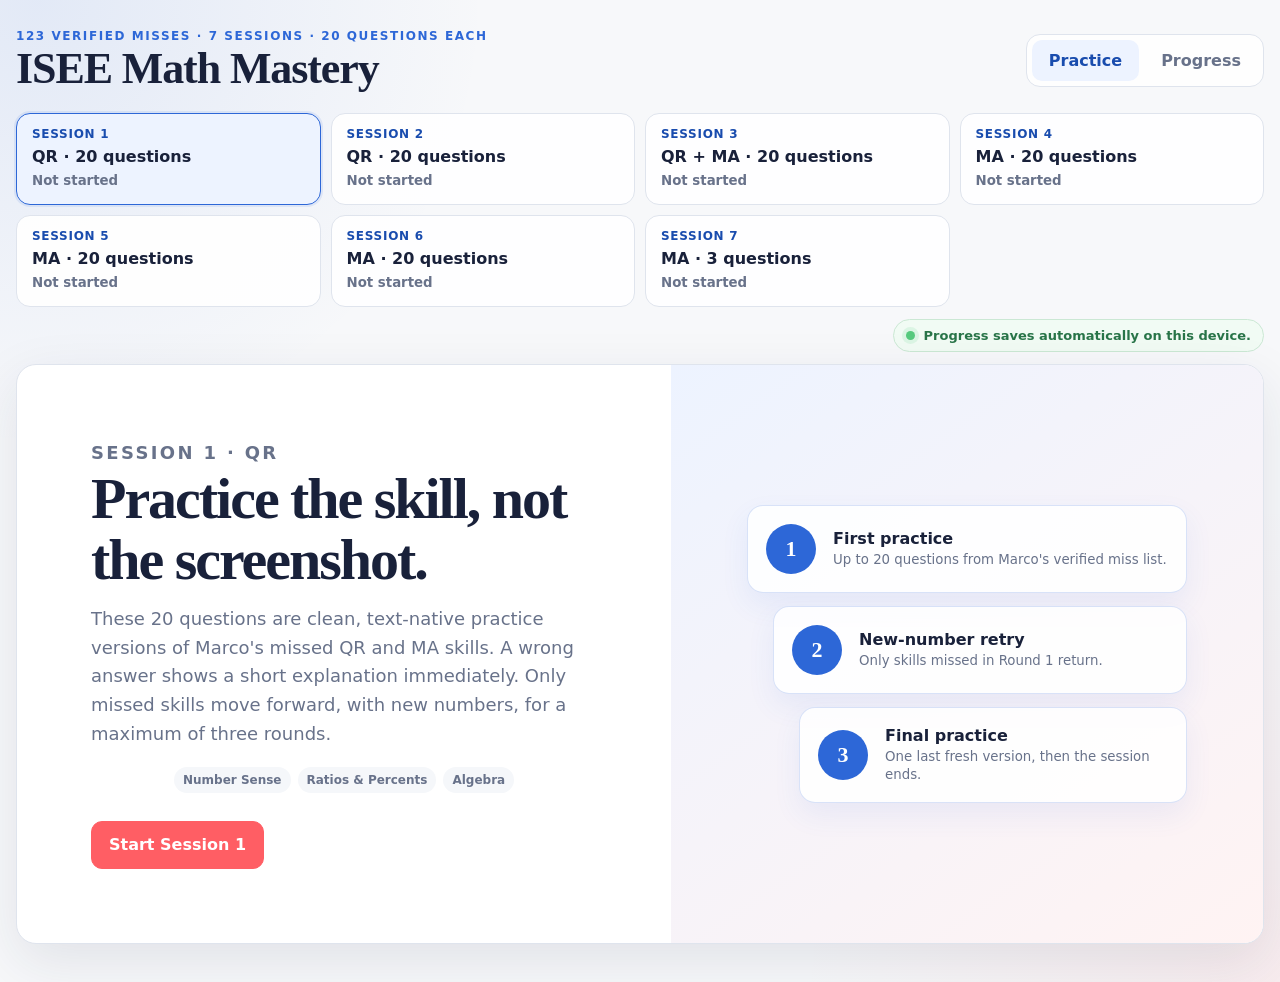
==== index.html @ 1770dcd9 "Sync learning progress online across devices" ====
<!doctype html>
<html lang="en">
  <head>
    <meta charset="utf-8" />
    <meta name="viewport" content="width=device-width, initial-scale=1" />
    <meta name="theme-color" content="#2d67d7" />
    <meta
      name="description"
      content="Marco's text-native ISEE Middle Level QR and MA missed-skill practice."
    />
    <title>Marco's ISEE Math Mastery</title>
    <link rel="icon" href="data:image/svg+xml,%3Csvg xmlns='http://www.w3.org/2000/svg' viewBox='0 0 64 64'%3E%3Crect width='64' height='64' rx='15' fill='%232d67d7'/%3E%3Cpath d='M17 43V18h8l7 12 7-12h8v25h-7V29l-8 12-8-12v14z' fill='white'/%3E%3C/svg%3E" />
    <link rel="stylesheet" href="styles.css" />
  </head>
  <body>
    <main class="site-shell">
      <header class="topbar">
        <div>
          <p class="eyebrow">123 verified misses · 7 sessions · 20 questions each</p>
          <h1>ISEE Math Mastery</h1>
        </div>
        <nav aria-label="Main navigation">
          <button type="button" class="active" data-view="practice">Practice</button>
          <button type="button" data-view="progress">Progress</button>
        </nav>
      </header>

      <section id="session-picker" class="session-picker" aria-label="Choose a practice session"></section>
      <div class="save-note"><span aria-hidden="true"></span> Progress saves automatically on this device.</div>
      <div id="announcement" class="announcement" role="status" aria-live="polite" hidden></div>
      <div id="app"></div>
    </main>

    <script src="https://shangguanyun08.github.io/marco-learning-hub/shared-online-sync.js?v=1"></script>
    <script src="sources.js?v=1"></script>
    <script src="app.js?v=2"></script>
  </body>
</html>
---- styles.css ----
:root {
  --ink: #19213a;
  --muted: #68728a;
  --line: #dfe4ed;
  --paper: #fff;
  --soft: #f5f7fa;
  --blue: #2d67d7;
  --blue-dark: #194cae;
  --blue-soft: #edf3ff;
  --coral: #ff5e64;
  --coral-dark: #d9444c;
  --green: #55c97d;
  --green-dark: #238c4e;
  --red: #dc4c57;
  --shadow: 0 18px 55px rgba(30, 42, 72, 0.1);
}

* { box-sizing: border-box; }
html { min-height: 100%; background: #f4f6f9; }
body {
  min-height: 100vh;
  margin: 0;
  color: var(--ink);
  background:
    radial-gradient(circle at 3% 0%, rgba(45, 103, 215, 0.1), transparent 28rem),
    radial-gradient(circle at 100% 100%, rgba(255, 94, 100, 0.08), transparent 30rem),
    #f7f8fa;
  font-family: Inter, ui-sans-serif, system-ui, -apple-system, BlinkMacSystemFont, "Segoe UI", sans-serif;
}

button { color: inherit; font: inherit; }
button:focus-visible { outline: 3px solid rgba(45, 103, 215, 0.28); outline-offset: 2px; }
button:disabled { cursor: not-allowed; opacity: 0.48; }
.site-shell { width: min(1460px, calc(100% - 32px)); margin: 0 auto; padding: 22px 0 38px; }
.topbar { display: flex; min-height: 76px; align-items: center; gap: 22px; margin-bottom: 15px; }
.eyebrow { margin: 0 0 4px; color: var(--blue); font-size: 12px; font-weight: 900; letter-spacing: 0.13em; text-transform: uppercase; }
.topbar h1 { margin: 0; font-family: Georgia, "Times New Roman", serif; font-size: clamp(30px, 4vw, 44px); line-height: 1; letter-spacing: -0.025em; }
.topbar nav { display: flex; gap: 5px; margin-left: auto; padding: 5px; border: 1px solid var(--line); border-radius: 14px; background: rgba(255,255,255,0.88); }
.topbar nav button { border: 0; border-radius: 10px; padding: 11px 17px; background: transparent; color: var(--muted); font-weight: 850; cursor: pointer; }
.topbar nav button.active { background: var(--blue-soft); color: var(--blue-dark); }

.session-picker { display: grid; grid-template-columns: repeat(4, minmax(0, 1fr)); gap: 10px; margin-bottom: 12px; }
.session-picker button { display: grid; gap: 4px; min-height: 92px; padding: 13px 15px; border: 1px solid var(--line); border-radius: 14px; background: rgba(255,255,255,0.92); text-align: left; cursor: pointer; }
.session-picker button:hover { border-color: #b9c9e6; }
.session-picker button.selected { border-color: var(--blue); background: var(--blue-soft); box-shadow: 0 0 0 2px rgba(45,103,215,0.1); }
.session-picker button.mastered { border-color: #b9e2c7; background: #f2fbf5; }
.session-picker button.finished { border-color: #efc4c7; background: #fff7f7; }
.session-picker button > span { color: var(--blue-dark); font-size: 12px; font-weight: 900; letter-spacing: 0.06em; text-transform: uppercase; }
.session-picker strong { font-size: 16px; }
.session-picker small { color: var(--muted); font-weight: 750; line-height: 1.3; }
.save-note { display: flex; width: fit-content; align-items: center; gap: 9px; margin: 0 0 12px auto; padding: 8px 12px; border: 1px solid #cbe8d4; border-radius: 999px; background: #f1fbf4; color: #287448; font-size: 13px; font-weight: 750; }
.save-note span { width: 9px; height: 9px; border-radius: 50%; background: var(--green); box-shadow: 0 0 0 4px rgba(85,201,125,0.14); }
.announcement { margin-bottom: 12px; padding: 12px 15px; border: 1px solid #cbdcf8; border-radius: 12px; background: #f1f6ff; color: var(--blue-dark); font-weight: 750; }

.welcome-card, .complete-card, .progress-card {
  min-height: 62vh;
  border: 1px solid var(--line);
  border-radius: 20px;
  background: var(--paper);
  box-shadow: var(--shadow);
}
.welcome-card { display: grid; grid-template-columns: 1.05fr 0.95fr; overflow: hidden; }
.welcome-copy { display: flex; flex-direction: column; justify-content: center; padding: clamp(32px, 6vw, 74px); }
.welcome-copy h2 { max-width: 680px; margin: 0 0 14px; font-family: Georgia, "Times New Roman", serif; font-size: clamp(36px, 5vw, 58px); line-height: 1.06; letter-spacing: -0.035em; }
.welcome-copy > p { max-width: 690px; margin: 0; color: var(--muted); font-size: 18px; line-height: 1.6; }
.welcome-art { display: grid; place-items: center; padding: 42px; background: linear-gradient(145deg, #edf3ff, #fff3f3); }
.round-stack { display: grid; width: min(440px, 100%); gap: 13px; }
.round-stack article { display: grid; grid-template-columns: 52px 1fr; align-items: center; gap: 15px; padding: 18px; border: 1px solid rgba(45,103,215,0.18); border-radius: 16px; background: rgba(255,255,255,0.86); box-shadow: 0 12px 28px rgba(45,103,215,0.08); }
.round-stack article:nth-child(2) { margin-left: 26px; }
.round-stack article:nth-child(3) { margin-left: 52px; }
.round-stack b { display: grid; width: 50px; height: 50px; place-items: center; border-radius: 50%; background: var(--blue); color: white; font-family: Georgia, serif; font-size: 22px; }
.round-stack strong, .round-stack small { display: block; }
.round-stack small { margin-top: 3px; color: var(--muted); line-height: 1.35; }
.primary-action, .secondary-action { min-height: 48px; border-radius: 11px; padding: 10px 17px; font-weight: 850; cursor: pointer; }
.primary-action { border: 1px solid var(--coral); background: var(--coral); color: white; }
.primary-action:hover { background: var(--coral-dark); }
.secondary-action { border: 1px solid var(--line); background: white; }
.welcome-copy .primary-action { width: fit-content; margin-top: 28px; }

.practice-card { display: grid; grid-template-columns: minmax(270px, 340px) minmax(0, 1fr); min-height: calc(100vh - 170px); overflow: hidden; border: 1px solid var(--line); border-radius: 20px; background: var(--paper); box-shadow: var(--shadow); }
.round-panel { display: flex; flex-direction: column; padding: 28px 25px; border-right: 1px solid var(--line); background: linear-gradient(180deg, #fff, #fbfcfe); }
.round-heading { display: flex; align-items: center; justify-content: space-between; gap: 10px; }
.round-heading > span { padding: 8px 12px; border-radius: 999px; background: var(--blue-soft); color: var(--blue-dark); font-weight: 900; }
.round-heading small { color: var(--muted); font-weight: 750; text-align: right; }
.round-subheading { display: flex; align-items: baseline; justify-content: space-between; gap: 10px; margin-top: 18px; }
.round-subheading strong { font-family: Georgia, "Times New Roman", serif; font-size: 25px; }
.round-subheading span { color: var(--muted); font-size: 12px; font-weight: 750; }
.stats { display: grid; grid-template-columns: 1fr 1fr; gap: 10px; margin: 24px 0 22px; }
.stats > div { padding: 13px; border: 1px solid var(--line); border-radius: 13px; background: white; }
.stats strong { display: block; font-size: 23px; }
.stats span { color: var(--muted); font-size: 12px; font-weight: 750; }
.grid-label { margin: 0 0 10px; color: var(--muted); font-size: 12px; font-weight: 900; letter-spacing: 0.07em; text-transform: uppercase; }
.number-grid { display: grid; grid-template-columns: repeat(5, 1fr); gap: 11px; }
.number-grid > span { display: grid; aspect-ratio: 1; min-width: 0; place-items: center; border: 1px solid #d8dee7; border-radius: 50%; background: #edf0f4; color: #657087; font-size: 12px; font-weight: 900; }
.number-grid > span.correct { border-color: var(--green); background: var(--green); color: white; }
.number-grid > span.wrong { border-color: var(--red); background: var(--red); color: white; }
.number-grid > span.current { border-color: var(--coral); background: var(--coral); color: white; box-shadow: 0 0 0 4px rgba(255,94,100,0.2); }
.locked-note { margin: 17px 0 0; color: var(--muted); font-size: 12px; line-height: 1.45; }

.question-panel { display: flex; min-width: 0; flex-direction: column; padding: clamp(28px, 4vw, 50px); }
.question-topline { display: grid; grid-template-columns: auto minmax(120px, 1fr) auto; align-items: center; gap: 16px; }
.question-topline > strong { font-family: Georgia, "Times New Roman", serif; font-size: 23px; }
.question-topline > strong b { font-size: 43px; }
.question-topline small { padding: 7px 10px; border-radius: 9px; background: var(--soft); color: var(--muted); font-weight: 800; }
.progress-track { height: 12px; overflow: hidden; border-radius: 99px; background: #edf0f4; }
.progress-track span { display: block; height: 100%; border-radius: inherit; background: linear-gradient(90deg, var(--coral), #ff8a75); transition: width 0.2s ease; }
.chips { display: flex; flex-wrap: wrap; gap: 8px; margin: 24px 0 6px; }
.chips span { padding: 6px 10px; border-radius: 999px; background: var(--blue-soft); color: var(--blue-dark); font-size: 12px; font-weight: 850; }
.chips span:nth-child(2) { background: #eef9f3; color: #247447; }
.chips span:last-child { background: #fff1f2; color: #a83f46; }
.prompt-label { margin: 20px 0 8px; color: var(--muted); font-size: 12px; font-weight: 900; letter-spacing: 0.11em; text-transform: uppercase; }
.question-panel h2 { max-width: 980px; margin: 0; font-family: Georgia, "Times New Roman", serif; font-size: clamp(26px, 3vw, 40px); line-height: 1.24; letter-spacing: -0.02em; }
.options { display: grid; gap: 13px; max-width: 980px; margin: 30px 0 25px; }
.options button { display: grid; grid-template-columns: 48px 1fr; min-height: 70px; align-items: center; gap: 17px; padding: 10px 18px; border: 2px solid transparent; border-radius: 16px; background: var(--soft); text-align: left; cursor: pointer; }
.options button:hover:not(:disabled) { border-color: #cbd6e8; }
.options button > span { display: grid; width: 44px; height: 44px; place-items: center; border: 1px solid #e0e5ec; border-radius: 50%; background: white; font-family: Georgia, "Times New Roman", serif; font-size: 21px; font-weight: 900; }
.options button b { font-size: clamp(18px, 2vw, 22px); font-weight: 750; }
.options button:disabled { cursor: default; opacity: 1; }
.options button.correct-option { border-color: var(--green-dark); background: #eaf8ef; color: #176d3b; }
.options button.correct-option > span { border-color: var(--green-dark); background: var(--green); color: white; }
.options button.wrong-option { border-color: var(--red); background: #fff0f1; color: #a72f38; }
.options button.wrong-option > span { border-color: var(--red); background: var(--red); color: white; }
.options button.locked-other { opacity: 0.48; }
.instant-feedback { display: grid; grid-template-columns: auto 1fr; max-width: 980px; align-items: center; gap: 14px; margin: -7px 0 24px; padding: 15px 17px; border: 1px solid; border-radius: 14px; }
.instant-feedback.correct { border-color: #bce2c9; background: #eefaf2; color: #1e7140; }
.instant-feedback.wrong { border-color: #efc1c5; background: #fff2f3; color: #a42f38; }
.feedback-mark { display: grid; width: 42px; height: 42px; place-items: center; border-radius: 50%; background: var(--green-dark); color: white; font-size: 25px; font-weight: 900; }
.instant-feedback.wrong .feedback-mark { background: var(--red); }
.instant-feedback strong, .instant-feedback span { display: block; }
.instant-feedback strong { font-size: 18px; }
.instant-feedback span { margin-top: 2px; color: var(--ink); line-height: 1.5; }
.question-footer { display: flex; align-items: center; justify-content: space-between; gap: 12px; margin-top: auto; padding-top: 21px; border-top: 1px solid var(--line); }
.question-footer > span { color: var(--muted); font-size: 13px; font-weight: 750; }
.question-footer button { min-width: 170px; min-height: 46px; border: 1px solid var(--coral); border-radius: 11px; padding: 9px 15px; background: var(--coral); color: white; font-weight: 850; cursor: pointer; }

.complete-card { display: grid; place-items: center; padding: 40px; text-align: center; }
.complete-card > div { max-width: 720px; }
.checkmark { display: grid; width: 82px; height: 82px; place-items: center; margin: 0 auto 18px; border-radius: 50%; background: #e8f8ee; color: var(--green-dark); font-size: 42px; font-weight: 900; }
.checkmark.review { background: #fff1f2; color: var(--coral-dark); }
.complete-card h2 { margin: 0 0 9px; font-family: Georgia, "Times New Roman", serif; font-size: clamp(34px, 4vw, 46px); }
.complete-card p { color: var(--muted); font-size: 17px; line-height: 1.55; }
.complete-actions { display: flex; flex-wrap: wrap; justify-content: center; gap: 10px; margin-top: 24px; }
.skill-pills { display: flex; flex-wrap: wrap; justify-content: center; gap: 7px; margin-top: 18px; }
.skill-pills span { padding: 6px 9px; border-radius: 999px; background: var(--soft); color: var(--muted); font-size: 12px; font-weight: 800; }

.progress-card { padding: clamp(24px, 4vw, 43px); }
.progress-heading { display: flex; align-items: flex-end; justify-content: space-between; gap: 20px; margin-bottom: 25px; }
.progress-heading h2 { margin: 0 0 6px; font-family: Georgia, "Times New Roman", serif; font-size: clamp(32px, 4vw, 45px); }
.progress-heading p { margin: 0; color: var(--muted); }
.progress-heading button { border-color: #e7c4c7; color: #9b343b; }
.summary-strip { display: grid; grid-template-columns: repeat(4, 1fr); gap: 11px; margin-bottom: 24px; }
.summary-strip article { padding: 17px; border: 1px solid var(--line); border-radius: 14px; background: var(--soft); }
.summary-strip strong { display: block; font-size: 28px; }
.summary-strip span { color: var(--muted); font-size: 12px; font-weight: 800; }
.result-list { display: grid; gap: 12px; }
.result-row { display: grid; grid-template-columns: minmax(170px, 1.2fr) repeat(3, minmax(95px, 0.55fr)) minmax(120px, 0.7fr); align-items: center; gap: 12px; padding: 16px 18px; border: 1px solid var(--line); border-radius: 15px; }
.result-row.mastered { border-left: 5px solid var(--green); }
.result-row.finished { border-left: 5px solid var(--coral); }
.result-row.not-started { opacity: 0.72; }
.result-row h3, .result-row p { margin: 0; }
.result-row h3 { font-size: 17px; }
.result-row p { margin-top: 3px; color: var(--muted); font-size: 12px; }
.result-row > div:not(:first-child) strong, .result-row > div:not(:first-child) small { display: block; text-align: center; }
.result-row small { color: var(--muted); }
.status-badge { justify-self: end; padding: 7px 10px; border-radius: 999px; background: var(--soft); color: var(--muted); font-size: 12px; font-weight: 900; }
.mastered .status-badge { background: #eaf8ef; color: var(--green-dark); }
.finished .status-badge { background: #fff1f2; color: var(--coral-dark); }

@media (max-width: 920px) {
  .site-shell { width: min(100% - 20px, 800px); padding-top: 12px; }
  .session-picker { grid-template-columns: repeat(2, minmax(0, 1fr)); }
  .save-note { margin-left: 0; }
  .welcome-card { grid-template-columns: 1fr; }
  .welcome-art { padding: 28px; }
  .round-stack article:nth-child(n) { margin-left: 0; }
  .practice-card { grid-template-columns: 1fr; min-height: 0; }
  .round-panel { padding: 18px; border-right: 0; border-bottom: 1px solid var(--line); }
  .stats { margin: 15px 0; }
  .number-grid { grid-template-columns: repeat(10, 1fr); gap: 6px; }
  .question-panel { min-height: 650px; padding: 24px 19px; }
  .summary-strip { grid-template-columns: 1fr 1fr; }
  .result-row { grid-template-columns: 1fr repeat(3, 80px); }
  .status-badge { grid-column: 1 / -1; justify-self: start; }
}

@media (max-width: 580px) {
  .topbar { align-items: stretch; flex-direction: column; gap: 13px; }
  .topbar nav { margin-left: 0; }
  .topbar nav button { flex: 1; }
  .session-picker button { min-height: 80px; padding: 11px; }
  .save-note { border-radius: 12px; }
  .question-topline { grid-template-columns: auto 1fr; }
  .question-topline small { display: none; }
  .number-grid { grid-template-columns: repeat(5, 1fr); gap: 9px; }
  .question-panel { min-height: 620px; }
  .question-footer { align-items: stretch; flex-direction: column; }
  .question-footer button { width: 100%; }
  .progress-heading { align-items: stretch; flex-direction: column; }
  .summary-strip { grid-template-columns: 1fr 1fr; }
  .result-row { grid-template-columns: 1fr 1fr; }
  .result-row > div:first-child { grid-column: 1 / -1; }
  .result-row > div:not(:first-child) strong, .result-row > div:not(:first-child) small { text-align: left; }
  .status-badge { grid-column: auto; }
}

@media (prefers-reduced-motion: reduce) {
  *, *::before, *::after { scroll-behavior: auto !important; transition: none !important; }
}
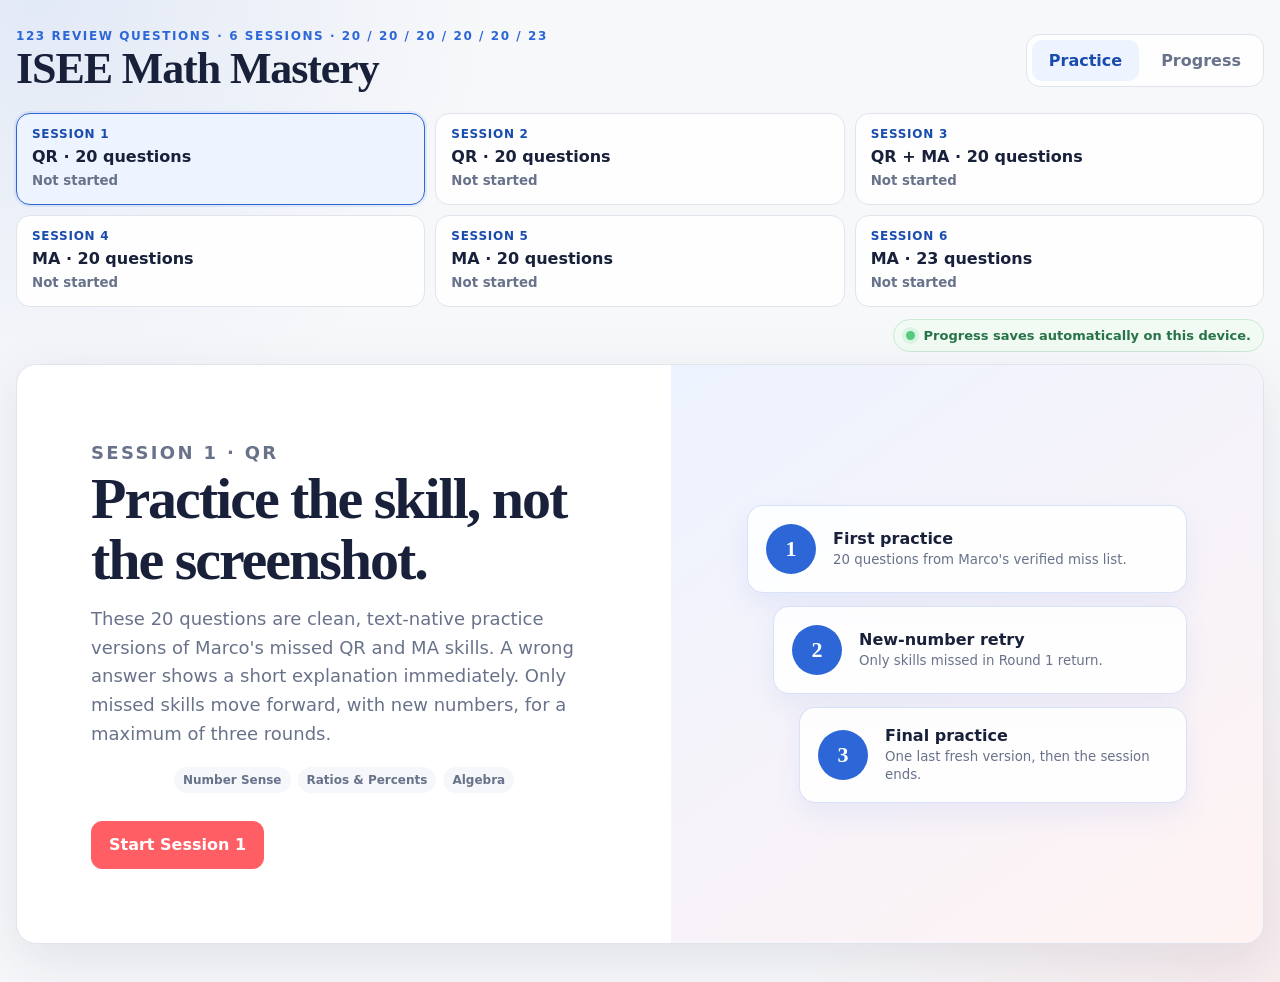
==== commit 27b78098: "Regroup math practice into six sessions with 23-question final session" ====
--- a/index.html
+++ b/index.html
@@ -10,13 +10,13 @@
     />
     <title>Marco's ISEE Math Mastery</title>
     <link rel="icon" href="data:image/svg+xml,%3Csvg xmlns='http://www.w3.org/2000/svg' viewBox='0 0 64 64'%3E%3Crect width='64' height='64' rx='15' fill='%232d67d7'/%3E%3Cpath d='M17 43V18h8l7 12 7-12h8v25h-7V29l-8 12-8-12v14z' fill='white'/%3E%3C/svg%3E" />
-    <link rel="stylesheet" href="styles.css" />
+    <link rel="stylesheet" href="styles.css?v=2" />
   </head>
   <body>
     <main class="site-shell">
       <header class="topbar">
         <div>
-          <p class="eyebrow">123 verified misses · 7 sessions · 20 questions each</p>
+          <p class="eyebrow">123 review questions · 6 sessions · 20 / 20 / 20 / 20 / 20 / 23</p>
           <h1>ISEE Math Mastery</h1>
         </div>
         <nav aria-label="Main navigation">
@@ -33,7 +33,7 @@
 
     <script src="https://shangguanyun08.github.io/marco-learning-hub/shared-online-sync.js?v=1"></script>
     <script src="sources.js?v=1"></script>
-    <script src="app.js?v=2"></script>
+    <script src="app.js?v=3"></script>
   </body>
 </html>
 
--- a/styles.css
+++ b/styles.css
@@ -39,7 +39,7 @@
 .topbar nav button { border: 0; border-radius: 10px; padding: 11px 17px; background: transparent; color: var(--muted); font-weight: 850; cursor: pointer; }
 .topbar nav button.active { background: var(--blue-soft); color: var(--blue-dark); }
 
-.session-picker { display: grid; grid-template-columns: repeat(4, minmax(0, 1fr)); gap: 10px; margin-bottom: 12px; }
+.session-picker { display: grid; grid-template-columns: repeat(3, minmax(0, 1fr)); gap: 10px; margin-bottom: 12px; }
 .session-picker button { display: grid; gap: 4px; min-height: 92px; padding: 13px 15px; border: 1px solid var(--line); border-radius: 14px; background: rgba(255,255,255,0.92); text-align: left; cursor: pointer; }
 .session-picker button:hover { border-color: #b9c9e6; }
 .session-picker button.selected { border-color: var(--blue); background: var(--blue-soft); box-shadow: 0 0 0 2px rgba(45,103,215,0.1); }
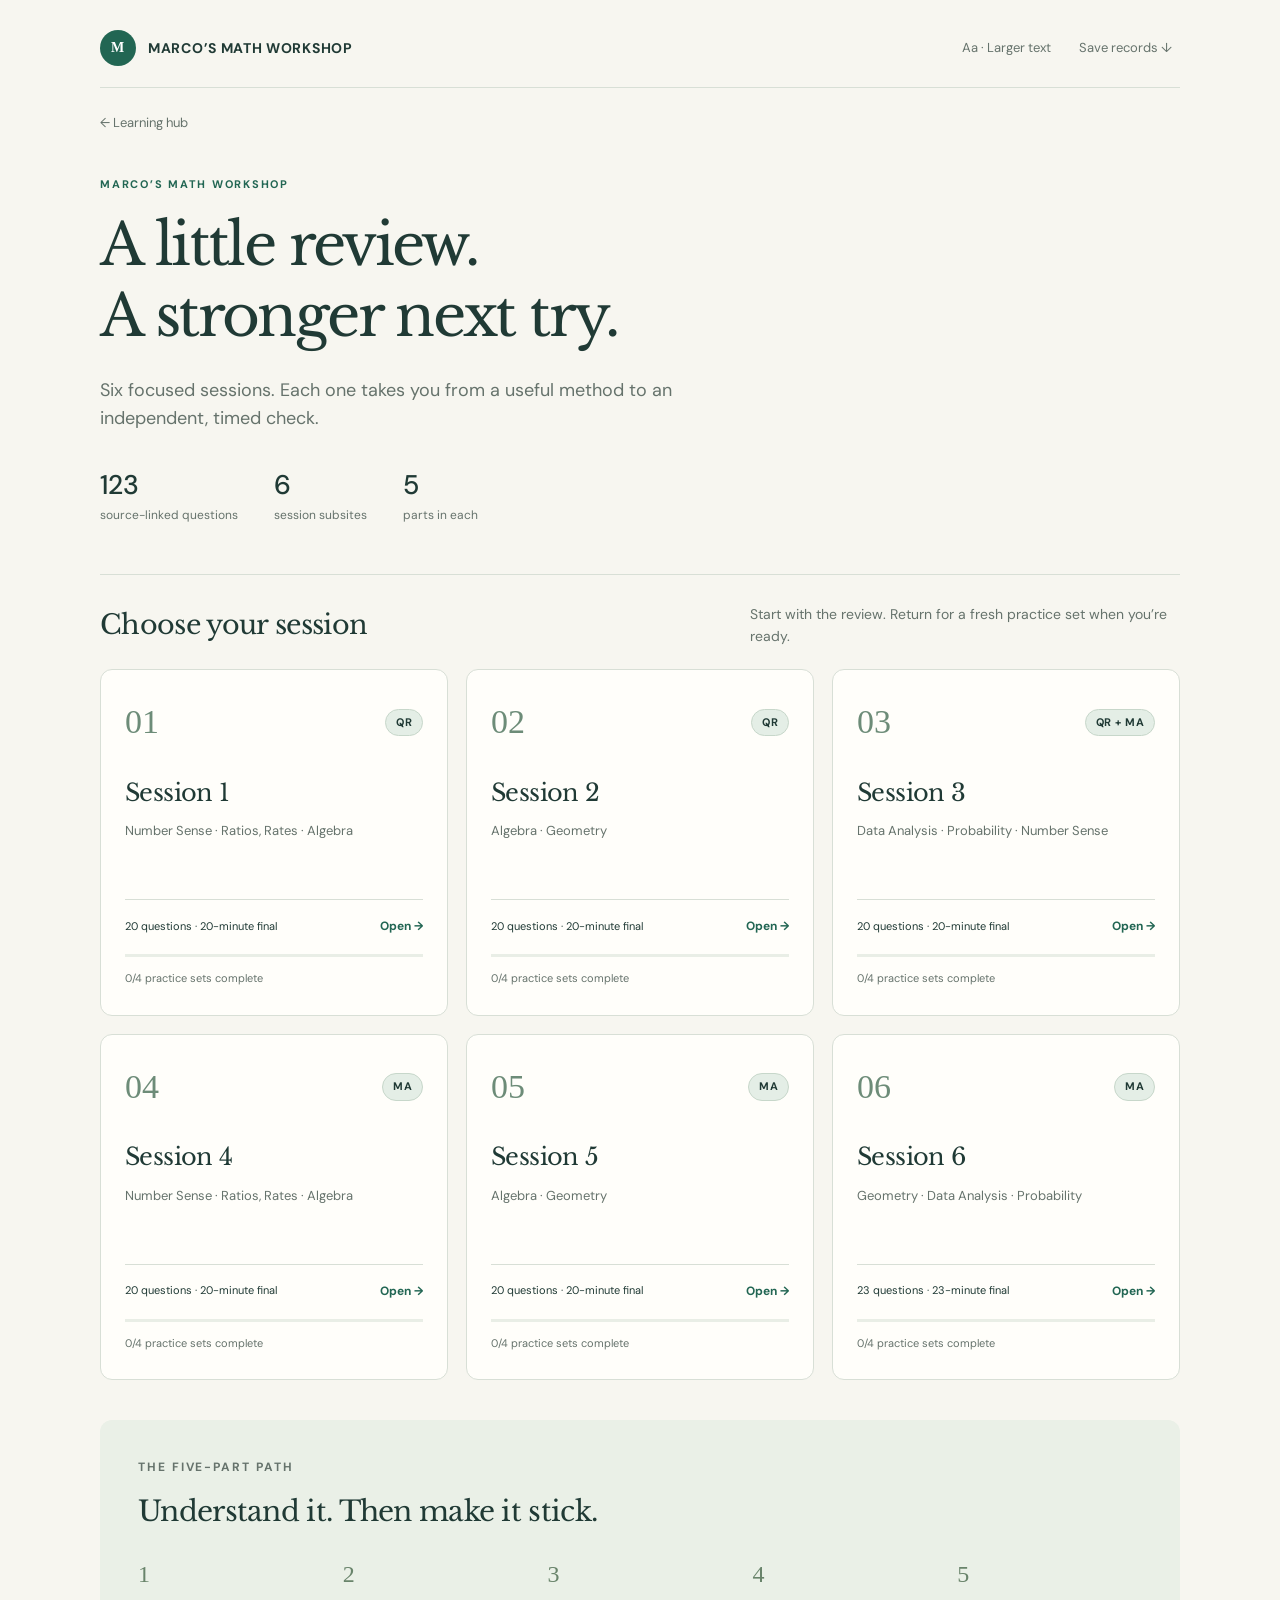
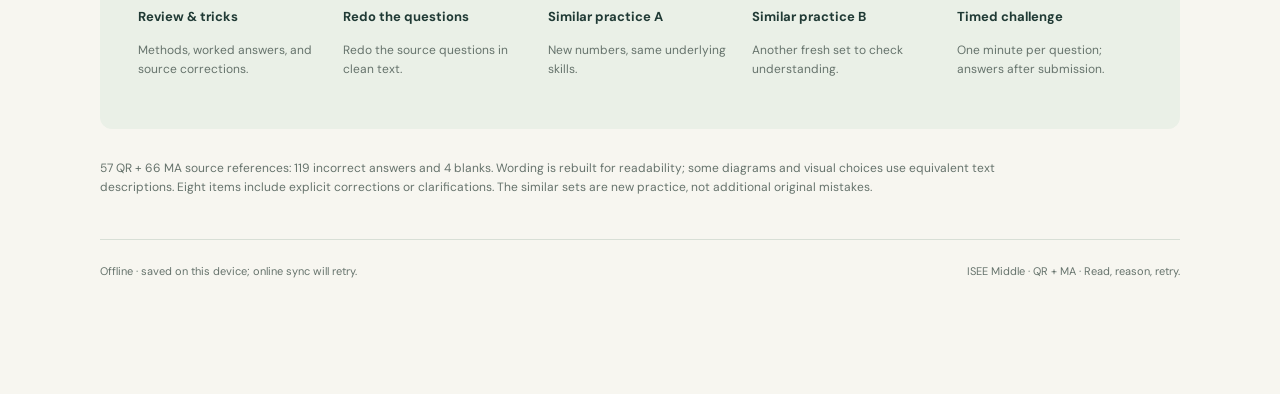
==== commit a53ee523: "Rebuild six math workshop subsites with review, redo, variants and timed tests" ====
--- a/index.html
+++ b/index.html
@@ -1,39 +1,4 @@
-<!doctype html>
-<html lang="en">
-  <head>
-    <meta charset="utf-8" />
-    <meta name="viewport" content="width=device-width, initial-scale=1" />
-    <meta name="theme-color" content="#2d67d7" />
-    <meta
-      name="description"
-      content="Marco's text-native ISEE Middle Level QR and MA missed-skill practice."
-    />
-    <title>Marco's ISEE Math Mastery</title>
-    <link rel="icon" href="data:image/svg+xml,%3Csvg xmlns='http://www.w3.org/2000/svg' viewBox='0 0 64 64'%3E%3Crect width='64' height='64' rx='15' fill='%232d67d7'/%3E%3Cpath d='M17 43V18h8l7 12 7-12h8v25h-7V29l-8 12-8-12v14z' fill='white'/%3E%3C/svg%3E" />
-    <link rel="stylesheet" href="styles.css?v=2" />
-  </head>
-  <body>
-    <main class="site-shell">
-      <header class="topbar">
-        <div>
-          <p class="eyebrow">123 review questions · 6 sessions · 20 / 20 / 20 / 20 / 20 / 23</p>
-          <h1>ISEE Math Mastery</h1>
-        </div>
-        <nav aria-label="Main navigation">
-          <button type="button" class="active" data-view="practice">Practice</button>
-          <button type="button" data-view="progress">Progress</button>
-        </nav>
-      </header>
-
-      <section id="session-picker" class="session-picker" aria-label="Choose a practice session"></section>
-      <div class="save-note"><span aria-hidden="true"></span> Progress saves automatically on this device.</div>
-      <div id="announcement" class="announcement" role="status" aria-live="polite" hidden></div>
-      <div id="app"></div>
-    </main>
-
-    <script src="https://shangguanyun08.github.io/marco-learning-hub/shared-online-sync.js?v=1"></script>
-    <script src="sources.js?v=1"></script>
-    <script src="app.js?v=3"></script>
-  </body>
-</html>
-
+<!doctype html>
+<html lang="en"><head><meta charset="utf-8"><meta name="viewport" content="width=device-width,initial-scale=1"><meta name="theme-color" content="#226653"><meta name="description" content="Six source-linked ISEE math review subsites: review, redo, two similar practice sets, and a timed challenge."><title>Marco’s Math Workshop</title><link rel="icon" href="data:image/svg+xml,%3Csvg xmlns='http://www.w3.org/2000/svg' viewBox='0 0 64 64'%3E%3Ccircle cx='32' cy='32' r='31' fill='%23226653'/%3E%3Ctext x='32' y='44' text-anchor='middle' font-size='36' fill='white' font-family='Georgia'%3EM%3C/text%3E%3C/svg%3E"><link rel="stylesheet" href="./workshop.css?v=5"></head>
+<body data-session="0"><div id="timers" aria-live="off" hidden></div><main class="shell"><header class="topbar"><a class="brand" href="./"><span class="brand-mark">M</span> MARCO’S MATH WORKSHOP</a><div class="tools"><button data-action="large" aria-pressed="false">Aa · Larger text</button><button data-action="download">Save records ↓</button></div></header><nav id="breadcrumb" aria-label="Breadcrumb"></nav><section id="hero"></section><div id="content"></div><footer><span id="save-note">Loading saved progress…</span><span>ISEE Middle · QR + MA · Read, reason, retry.</span></footer></main><dialog id="finish-dialog"><h2>Finish this timed test?</h2><p id="finish-message"></p><div class="dialog-actions"><button class="secondary" data-action="cancel-finish">Keep working</button><button class="primary" data-action="confirm-finish">Finish & score</button></div></dialog>
+<script src="./sources.js?v=1"></script><script src="./question-bank.js?v=5"></script><script src="./review-visuals.js?v=5"></script><script src="./review-engine.js?v=5"></script><script src="./workshop-sync.js?v=5"></script><script src="./review-app.js?v=5"></script></body></html>
--- a/workshop.css
+++ b/workshop.css
@@ -0,0 +1,6 @@
+@import url('https://fonts.googleapis.com/css2?family=DM+Sans:wght@400;500;600;700&family=Libre+Baskerville:ital,wght@0,400;0,700;1,400&display=swap');
+:root{--paper:#f7f6f0;--ink:#203a35;--muted:#66736c;--green:#226653;--pale:#e4eee6;--line:#d8dfd6;--gold:#ad813f;--wrong:#a34035;--white:#fffefa;font-family:'DM Sans',system-ui,sans-serif;color:var(--ink);background:var(--paper);font-synthesis:none}
+*{box-sizing:border-box}body{margin:0;font-size:16px;line-height:1.6}a{color:inherit}button,input,textarea{font:inherit}button,a{touch-action:manipulation}button{cursor:pointer}a:focus-visible,button:focus-visible,input:focus-visible,summary:focus-visible,textarea:focus-visible{outline:3px solid #bd8b28;outline-offset:4px}[hidden]{display:none!important}.shell{max-width:1152px;margin:auto;padding:30px 36px 90px}.topbar{display:flex;align-items:center;justify-content:space-between;gap:16px;border-bottom:1px solid var(--line);padding-bottom:20px}.brand{text-decoration:none;font-weight:700;letter-spacing:.05em;font-size:14px;display:flex;align-items:center;gap:12px}.brand-mark{display:grid;place-items:center;background:var(--green);color:white;width:36px;height:36px;border-radius:50%;font-family:Georgia,serif}.tools{display:flex;gap:12px}.tools button{border:0;background:none;font-size:13px;color:var(--muted);padding:8px}#breadcrumb{display:flex;gap:12px;font-size:13px;margin:25px 0 0;color:var(--muted)}#breadcrumb a{text-decoration:none}#hero{padding:42px 0 48px;position:relative;max-width:800px}.eyebrow{font-size:11px;font-weight:700;letter-spacing:.16em;color:var(--green);text-transform:uppercase;margin:0 0 17px}h1,h2,h3{line-height:1.22;margin:0;font-weight:400}h1,h2{font-family:'Libre Baskerville',Georgia,serif}h1{font-size:clamp(36px,5vw,58px);letter-spacing:-.045em}h2{font-size:27px;letter-spacing:-.025em}h3{font-size:18px;font-weight:600}.lead{max-width:610px;color:var(--muted);font-size:18px;margin:24px 0 0}.hero-facts{display:flex;gap:36px;margin-top:30px;font-size:12px;color:var(--muted)}.hero-facts span{display:flex;flex-direction:column}.hero-facts b{font-size:27px;color:var(--ink);font-weight:500}.section-intro{border-top:1px solid var(--line);padding:28px 0 22px;display:flex;align-items:center;justify-content:space-between;gap:24px}.section-intro p{max-width:430px;margin:0;font-size:14px;color:var(--muted)}.session-grid{display:grid;grid-template-columns:repeat(3,1fr);gap:18px}.session-card{border:1px solid var(--line);border-radius:12px;padding:25px 24px;text-decoration:none;background:var(--white);transition:transform .15s,box-shadow .15s}.session-card:hover{transform:translateY(-3px);box-shadow:0 12px 28px #1f4a3410}.card-top{display:flex;justify-content:space-between;align-items:center;margin-bottom:28px}.session-number{font-family:Georgia,serif;font-size:34px;color:#6d8c78}.tag{border:1px solid #c7d7ca;border-radius:20px;background:var(--pale);font-size:11px;letter-spacing:.04em;padding:4px 10px;font-weight:700;white-space:nowrap}.session-card h2{font-size:24px}.session-card p{font-size:13px;line-height:1.7;color:var(--muted);min-height:66px}.card-footer{display:flex;gap:12px;align-items:center;justify-content:space-between;border-top:1px solid var(--line);padding-top:17px;font-size:11px}.card-footer b{white-space:nowrap;font-size:12px;color:var(--green)}.mini-progress{height:3px;background:#e9eee6;margin:18px 0 7px}.mini-progress i{display:block;height:100%;background:var(--green)}.session-card small{font-size:11px;color:var(--muted)}.path-guide{padding:38px;background:#eaf0e7;border-radius:12px;margin-top:40px}.path-guide h2{font-size:28px}.path-guide ol{padding:0;list-style:none;display:grid;grid-template-columns:repeat(5,1fr);gap:20px;margin:26px 0 0}.path-guide li>span{display:block;color:#69846b;font-family:Georgia,serif;font-size:24px;margin-bottom:10px}.path-guide b{font-size:13px}.path-guide p{font-size:12px;color:var(--muted)}.source-note{font-size:12px;max-width:900px;color:var(--muted);margin-top:30px}.part-nav{display:grid;grid-template-columns:repeat(5,1fr);gap:8px;margin-bottom:36px}.part-nav a{padding:16px 13px;background:var(--white);border:1px solid var(--line);border-radius:8px;text-decoration:none;display:flex;flex-direction:column;gap:7px}.part-nav a>span{font-size:11px;letter-spacing:.12em;color:var(--muted)}.part-nav b{font-size:13px}.part-nav small{font-size:11px;color:var(--muted)}.part-nav .selected{background:var(--green);color:white;border-color:var(--green)}.part-nav .selected span,.part-nav .selected small{color:#c7e5d4}.stage-head{display:flex;justify-content:space-between;align-items:flex-start;gap:32px;border-top:1px solid var(--line);padding-top:32px}.stage-head>div:first-child{max-width:720px}.stage-head p:not(.eyebrow){color:var(--muted);font-size:14px}.stage-head .eyebrow{margin-bottom:10px}.score{min-width:120px;text-align:right}.score b{display:block;font-size:35px;font-weight:500}.score span{font-size:11px;color:var(--muted)}.jump{display:flex;gap:7px;flex-wrap:wrap;margin:22px 0}.jump a{display:grid;place-items:center;text-decoration:none;width:34px;height:34px;font-size:12px;background:white;border:1px solid var(--line);border-radius:6px}.jump .right{background:var(--pale);border-color:#7fab8b}.jump .wrong{background:#fbe9e4;border-color:#dca499}.question{background:var(--white);border:1px solid var(--line);border-radius:12px;padding:30px 36px;margin:0 0 24px;scroll-margin-top:90px;max-width:950px;margin-left:auto;margin-right:auto}.question header{display:flex;justify-content:space-between;align-items:center;gap:20px;border-bottom:1px solid var(--line);padding-bottom:16px;margin-bottom:24px}.question header>div{display:flex;align-items:center;gap:12px}.question-index{font-family:Georgia,serif;color:var(--gold);font-size:25px}.skill{font-size:11px;font-weight:700;letter-spacing:.04em;color:var(--green)}.question header small{color:var(--muted);font-size:11px;text-align:right}.prompt{font-size:20px;line-height:1.8;margin:16px 0 24px;white-space:pre-line}.visual{margin:24px auto;max-width:610px;overflow-x:auto}.visual svg{width:100%;max-height:430px;color:#284c42;background:#fbfcf8;border-radius:8px;font-family:system-ui,sans-serif}.table-wrap{overflow-x:auto;margin:20px auto;max-width:610px}table{border-collapse:collapse;width:100%;font-size:15px}th,td{padding:10px 18px;text-align:center;border:1px solid #c9d8ce}th{background:#edf3ec;font-size:13px}.columns{display:grid;grid-template-columns:1fr 1fr;border:1px solid var(--line);border-radius:8px;margin:24px 0;overflow:hidden}.columns>div{padding:20px 24px}.columns>div+div{border-left:1px solid var(--line)}.columns b{font-size:12px;text-transform:uppercase;letter-spacing:.1em;color:var(--green)}.columns p{font-size:18px}.fraction{display:inline-flex;flex-direction:column;vertical-align:middle;text-align:center;line-height:1.1;margin:0 .2em;font-size:.9em}.fraction>span:first-child{border-bottom:1px solid currentColor;padding:0 3px 2px}.fraction>span+span{padding-top:2px}fieldset{border:0;margin:0;padding:0;display:grid;grid-template-columns:1fr 1fr;gap:12px}.choice{display:flex;align-items:center;gap:12px;padding:15px 17px;border:1px solid var(--line);border-radius:7px;cursor:pointer;min-height:64px;font-size:16px}.choice:hover{background:#f1f5ed}.choice:has(input:checked){border-color:var(--green);background:#e9f1e7}.choice input{accent-color:var(--green);width:17px;height:17px;flex-shrink:0}.letter{font-weight:700;color:var(--muted);font-size:13px}.choice.right{border-color:#7fa993;background:#e5f0e5}.choice.wrong{border-color:#d58e80;background:#fff0ea}fieldset:disabled .choice{cursor:default;opacity:1}.primary,.secondary{display:inline-block;padding:13px 24px;border-radius:7px;font-weight:600;font-size:14px;text-decoration:none;text-align:center;line-height:1.5}.primary{background:var(--green);color:white;border:1px solid var(--green)}.primary:hover{background:#174f3f}.secondary{background:none;border:1px solid var(--line);color:var(--ink)}.check{margin-top:20px}.feedback{font-size:13px;color:var(--muted);margin:14px 0 0}.incorrect .feedback{color:var(--wrong)}.correct .feedback{color:var(--green)}.solution{margin-top:25px;padding:23px 26px;border-radius:8px;background:#edf3e9;border-left:3px solid #77957a}.solution-label{font-size:10px!important;letter-spacing:.13em;font-weight:700;color:var(--green);margin:0 0 12px}.solution p{font-size:16px;line-height:1.75}.solution .correct-answer{font-size:19px;margin-bottom:8px}.answer-choices{font-size:14px;color:var(--muted);margin-top:15px}.answer-choices li{padding:6px}.source-warning{background:#fff5df;padding:13px 18px;border:1px solid #e5d4a6;border-radius:7px;font-size:12px;margin:15px 0}.source-warning b{color:#8a6423}.source-warning p{margin:5px 0}.start-panel,.completion{padding:28px;background:var(--pale);border-radius:10px;margin:20px 0}.start-panel p{max-width:740px;margin-top:0}.completion h2{font-size:23px}.next-panel{display:flex;justify-content:center;gap:16px;flex-wrap:wrap;margin:35px 0}.scratch{font-size:13px;color:var(--muted);margin-top:22px;border-top:1px dashed var(--line);padding-top:15px}.scratch textarea{display:block;width:100%;min-height:130px;background:linear-gradient(#fdfcf7 29px,#e3e7dc 30px);line-height:30px;border:1px solid var(--line);border-radius:6px;margin-top:12px;padding:10px;resize:vertical;color:var(--ink)}summary{cursor:pointer}.records{margin:32px 0;padding:22px 25px;background:#eeeee6;border:1px solid var(--line);border-radius:9px;font-size:13px}.records>summary{font-weight:700}.records details{padding:16px 0;border-bottom:1px solid var(--line)}.records li{padding:3px}footer{border-top:1px solid var(--line);padding:23px 0;margin-top:42px;font-size:11px;color:var(--muted);display:flex;justify-content:space-between;gap:20px}#timers{position:sticky;top:0;z-index:100;background:#1b5143;color:white;box-shadow:0 4px 10px #0002}#timers a{max-width:1080px;margin:auto;display:flex;justify-content:center;align-items:center;gap:24px;text-decoration:none;padding:10px 16px;font-size:12px}#timers strong{font-size:27px;font-variant-numeric:tabular-nums}#timers .urgent{background:#943f32}dialog{max-width:480px;width:calc(100% - 36px);border:1px solid var(--line);padding:30px;border-radius:12px;color:var(--ink);background:var(--white)}dialog::backdrop{background:#17382f66}dialog .dialog-actions{display:flex;gap:12px;margin-top:24px}.sr-only{position:absolute;width:1px;height:1px;padding:0;margin:-1px;overflow:hidden;clip:rect(0,0,0,0);white-space:nowrap;border:0}.large .prompt{font-size:25px}.large .choice,.large .solution p{font-size:20px}
+@media(max-width:900px){.session-grid{grid-template-columns:repeat(2,1fr)}.path-guide ol{grid-template-columns:repeat(3,1fr)}.part-nav{grid-template-columns:repeat(5,minmax(130px,1fr));overflow-x:auto;padding-bottom:8px}.question{padding:26px}.section-intro{align-items:flex-start;flex-direction:column;gap:12px}}
+@media(max-width:560px){.shell{padding:18px 16px 80px}.topbar{gap:8px}.brand{font-size:11px;letter-spacing:.01em}.brand-mark{width:28px;height:28px}.tools{gap:0}.tools button{font-size:11px;padding:6px}#hero{padding:30px 0}.lead{font-size:16px}.hero-facts{gap:24px}.session-grid{grid-template-columns:1fr}.session-card p{min-height:0}.session-card{padding:22px}.card-top{margin-bottom:16px}.path-guide{padding:24px}.path-guide ol{grid-template-columns:1fr 1fr;gap:15px}.path-guide h2{font-size:24px}.part-nav{margin-bottom:24px}.stage-head{gap:12px}.stage-head h2{font-size:25px}.score{min-width:75px}.score b{font-size:27px}.question{padding:20px 17px;border-radius:8px}.question header{align-items:flex-start;gap:10px}.question header>div{align-items:flex-start;gap:8px}.question header small{max-width:120px;font-size:10px}.skill{font-size:10px}.prompt{font-size:18px}.columns>div{padding:14px}.columns p{font-size:16px}fieldset{grid-template-columns:1fr}.choice{font-size:16px;padding:13px}.solution{padding:19px}.solution h3{font-size:17px}.solution p{font-size:15px}footer{flex-direction:column;gap:2px}#timers a{gap:12px}#timers a>span:last-child{display:none}}
+@media(prefers-reduced-motion:reduce){*{transition:none!important;scroll-behavior:auto!important}}
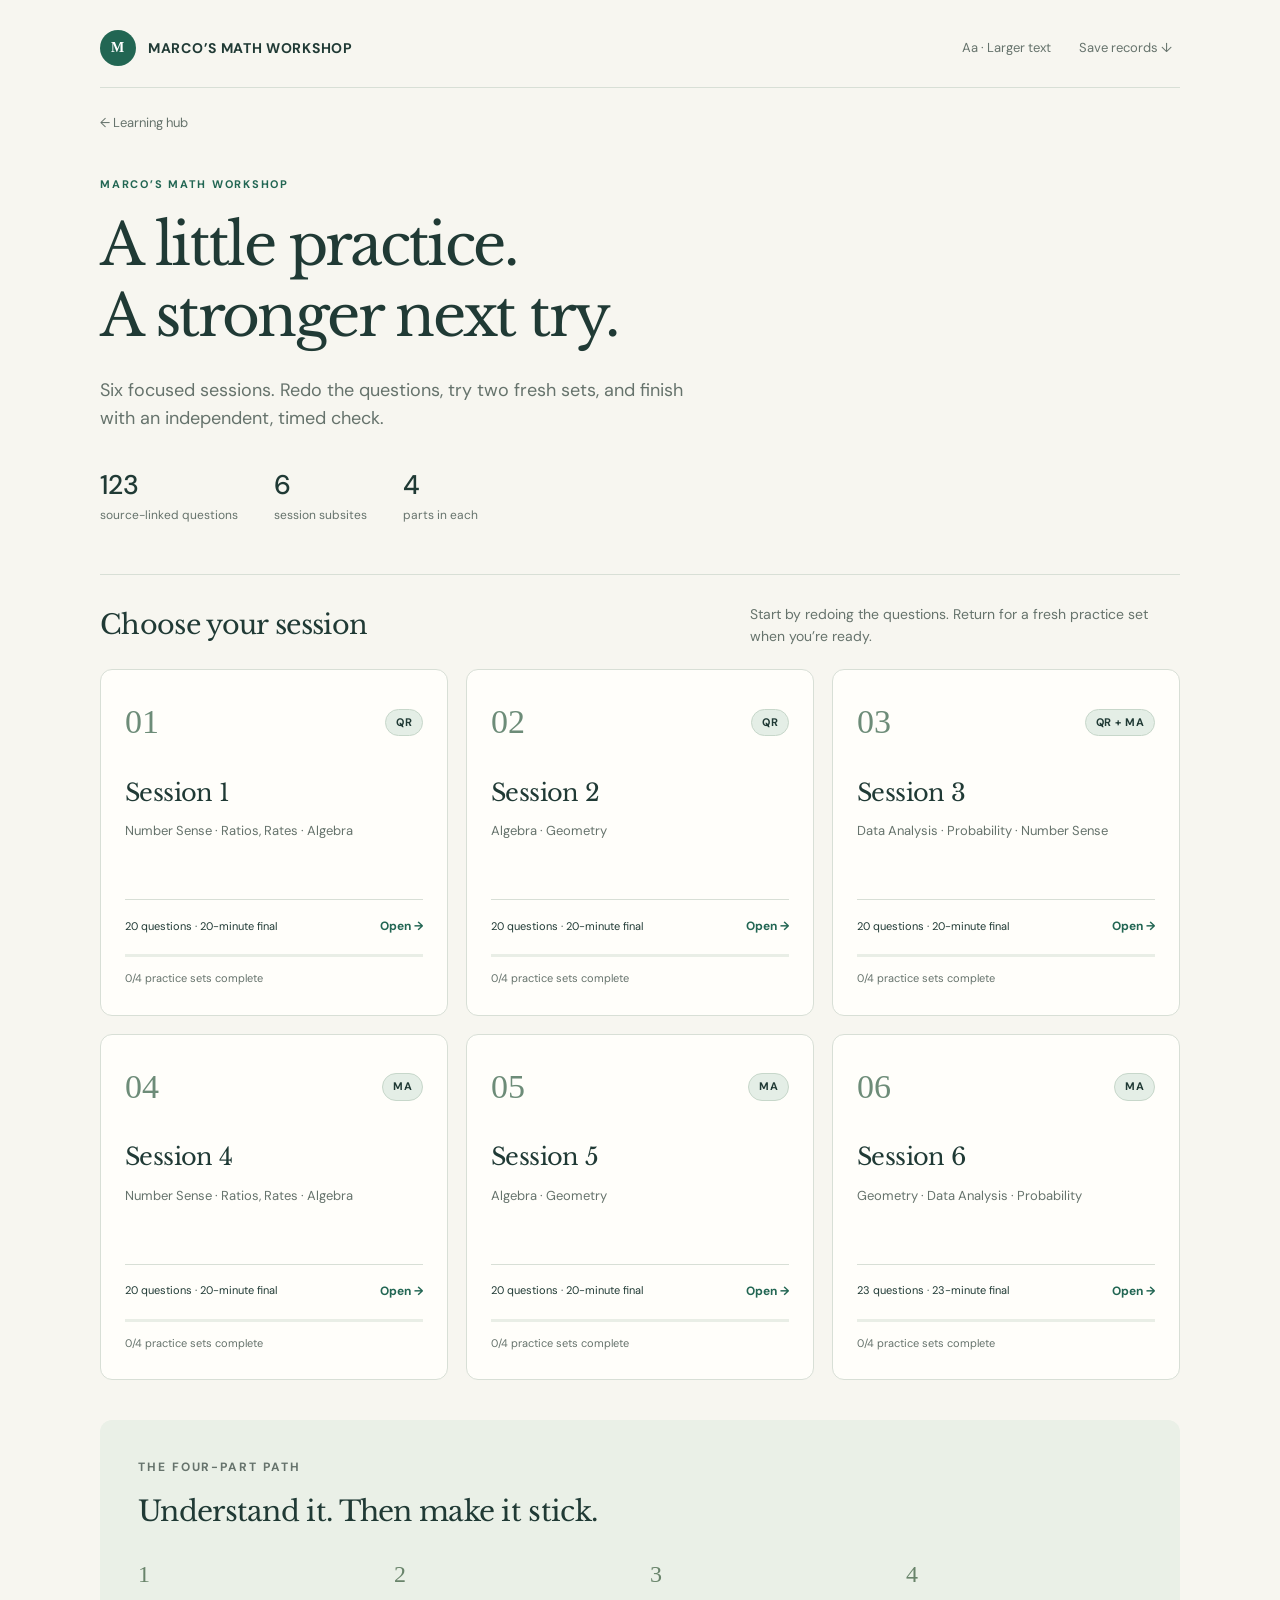
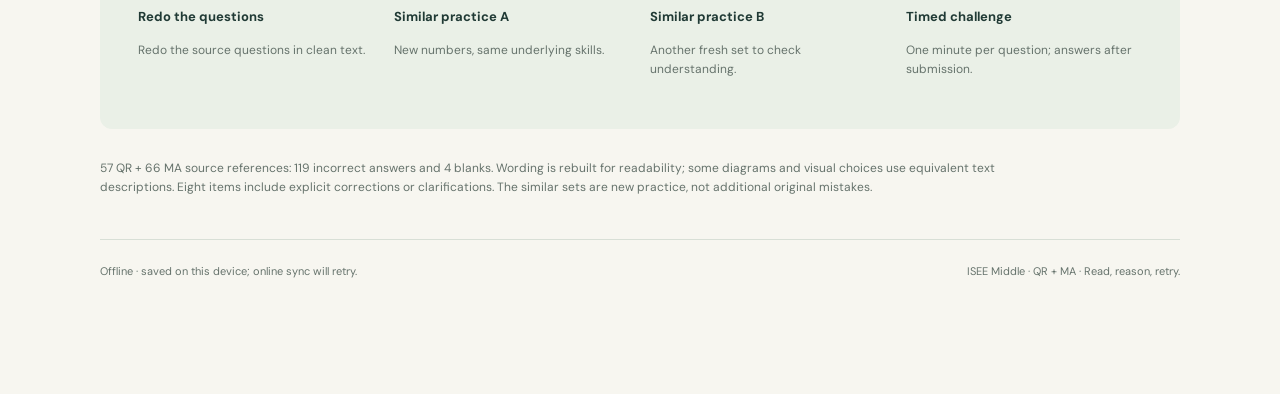
==== commit 553fe245: "Remove unscored review stage from all six sessions" ====
--- a/index.html
+++ b/index.html
@@ -1,4 +1,4 @@
 <!doctype html>
-<html lang="en"><head><meta charset="utf-8"><meta name="viewport" content="width=device-width,initial-scale=1"><meta name="theme-color" content="#226653"><meta name="description" content="Six source-linked ISEE math review subsites: review, redo, two similar practice sets, and a timed challenge."><title>Marco’s Math Workshop</title><link rel="icon" href="data:image/svg+xml,%3Csvg xmlns='http://www.w3.org/2000/svg' viewBox='0 0 64 64'%3E%3Ccircle cx='32' cy='32' r='31' fill='%23226653'/%3E%3Ctext x='32' y='44' text-anchor='middle' font-size='36' fill='white' font-family='Georgia'%3EM%3C/text%3E%3C/svg%3E"><link rel="stylesheet" href="./workshop.css?v=5"></head>
+<html lang="en"><head><meta charset="utf-8"><meta name="viewport" content="width=device-width,initial-scale=1"><meta name="theme-color" content="#226653"><meta name="description" content="Six source-linked ISEE math practice subsites: redo, two similar practice sets, and a timed challenge."><title>Marco’s Math Workshop</title><link rel="icon" href="data:image/svg+xml,%3Csvg xmlns='http://www.w3.org/2000/svg' viewBox='0 0 64 64'%3E%3Ccircle cx='32' cy='32' r='31' fill='%23226653'/%3E%3Ctext x='32' y='44' text-anchor='middle' font-size='36' fill='white' font-family='Georgia'%3EM%3C/text%3E%3C/svg%3E"><link rel="stylesheet" href="./workshop.css?v=6"></head>
 <body data-session="0"><div id="timers" aria-live="off" hidden></div><main class="shell"><header class="topbar"><a class="brand" href="./"><span class="brand-mark">M</span> MARCO’S MATH WORKSHOP</a><div class="tools"><button data-action="large" aria-pressed="false">Aa · Larger text</button><button data-action="download">Save records ↓</button></div></header><nav id="breadcrumb" aria-label="Breadcrumb"></nav><section id="hero"></section><div id="content"></div><footer><span id="save-note">Loading saved progress…</span><span>ISEE Middle · QR + MA · Read, reason, retry.</span></footer></main><dialog id="finish-dialog"><h2>Finish this timed test?</h2><p id="finish-message"></p><div class="dialog-actions"><button class="secondary" data-action="cancel-finish">Keep working</button><button class="primary" data-action="confirm-finish">Finish & score</button></div></dialog>
-<script src="./sources.js?v=1"></script><script src="./question-bank.js?v=5"></script><script src="./review-visuals.js?v=5"></script><script src="./review-engine.js?v=5"></script><script src="./workshop-sync.js?v=5"></script><script src="./review-app.js?v=5"></script></body></html>+<script src="./sources.js?v=1"></script><script src="./question-bank.js?v=6"></script><script src="./review-visuals.js?v=6"></script><script src="./review-engine.js?v=6"></script><script src="./workshop-sync.js?v=6"></script><script src="./review-app.js?v=6"></script></body></html>
--- a/workshop.css
+++ b/workshop.css
@@ -1,6 +1,7 @@
 @import url('https://fonts.googleapis.com/css2?family=DM+Sans:wght@400;500;600;700&family=Libre+Baskerville:ital,wght@0,400;0,700;1,400&display=swap');
 :root{--paper:#f7f6f0;--ink:#203a35;--muted:#66736c;--green:#226653;--pale:#e4eee6;--line:#d8dfd6;--gold:#ad813f;--wrong:#a34035;--white:#fffefa;font-family:'DM Sans',system-ui,sans-serif;color:var(--ink);background:var(--paper);font-synthesis:none}
-*{box-sizing:border-box}body{margin:0;font-size:16px;line-height:1.6}a{color:inherit}button,input,textarea{font:inherit}button,a{touch-action:manipulation}button{cursor:pointer}a:focus-visible,button:focus-visible,input:focus-visible,summary:focus-visible,textarea:focus-visible{outline:3px solid #bd8b28;outline-offset:4px}[hidden]{display:none!important}.shell{max-width:1152px;margin:auto;padding:30px 36px 90px}.topbar{display:flex;align-items:center;justify-content:space-between;gap:16px;border-bottom:1px solid var(--line);padding-bottom:20px}.brand{text-decoration:none;font-weight:700;letter-spacing:.05em;font-size:14px;display:flex;align-items:center;gap:12px}.brand-mark{display:grid;place-items:center;background:var(--green);color:white;width:36px;height:36px;border-radius:50%;font-family:Georgia,serif}.tools{display:flex;gap:12px}.tools button{border:0;background:none;font-size:13px;color:var(--muted);padding:8px}#breadcrumb{display:flex;gap:12px;font-size:13px;margin:25px 0 0;color:var(--muted)}#breadcrumb a{text-decoration:none}#hero{padding:42px 0 48px;position:relative;max-width:800px}.eyebrow{font-size:11px;font-weight:700;letter-spacing:.16em;color:var(--green);text-transform:uppercase;margin:0 0 17px}h1,h2,h3{line-height:1.22;margin:0;font-weight:400}h1,h2{font-family:'Libre Baskerville',Georgia,serif}h1{font-size:clamp(36px,5vw,58px);letter-spacing:-.045em}h2{font-size:27px;letter-spacing:-.025em}h3{font-size:18px;font-weight:600}.lead{max-width:610px;color:var(--muted);font-size:18px;margin:24px 0 0}.hero-facts{display:flex;gap:36px;margin-top:30px;font-size:12px;color:var(--muted)}.hero-facts span{display:flex;flex-direction:column}.hero-facts b{font-size:27px;color:var(--ink);font-weight:500}.section-intro{border-top:1px solid var(--line);padding:28px 0 22px;display:flex;align-items:center;justify-content:space-between;gap:24px}.section-intro p{max-width:430px;margin:0;font-size:14px;color:var(--muted)}.session-grid{display:grid;grid-template-columns:repeat(3,1fr);gap:18px}.session-card{border:1px solid var(--line);border-radius:12px;padding:25px 24px;text-decoration:none;background:var(--white);transition:transform .15s,box-shadow .15s}.session-card:hover{transform:translateY(-3px);box-shadow:0 12px 28px #1f4a3410}.card-top{display:flex;justify-content:space-between;align-items:center;margin-bottom:28px}.session-number{font-family:Georgia,serif;font-size:34px;color:#6d8c78}.tag{border:1px solid #c7d7ca;border-radius:20px;background:var(--pale);font-size:11px;letter-spacing:.04em;padding:4px 10px;font-weight:700;white-space:nowrap}.session-card h2{font-size:24px}.session-card p{font-size:13px;line-height:1.7;color:var(--muted);min-height:66px}.card-footer{display:flex;gap:12px;align-items:center;justify-content:space-between;border-top:1px solid var(--line);padding-top:17px;font-size:11px}.card-footer b{white-space:nowrap;font-size:12px;color:var(--green)}.mini-progress{height:3px;background:#e9eee6;margin:18px 0 7px}.mini-progress i{display:block;height:100%;background:var(--green)}.session-card small{font-size:11px;color:var(--muted)}.path-guide{padding:38px;background:#eaf0e7;border-radius:12px;margin-top:40px}.path-guide h2{font-size:28px}.path-guide ol{padding:0;list-style:none;display:grid;grid-template-columns:repeat(5,1fr);gap:20px;margin:26px 0 0}.path-guide li>span{display:block;color:#69846b;font-family:Georgia,serif;font-size:24px;margin-bottom:10px}.path-guide b{font-size:13px}.path-guide p{font-size:12px;color:var(--muted)}.source-note{font-size:12px;max-width:900px;color:var(--muted);margin-top:30px}.part-nav{display:grid;grid-template-columns:repeat(5,1fr);gap:8px;margin-bottom:36px}.part-nav a{padding:16px 13px;background:var(--white);border:1px solid var(--line);border-radius:8px;text-decoration:none;display:flex;flex-direction:column;gap:7px}.part-nav a>span{font-size:11px;letter-spacing:.12em;color:var(--muted)}.part-nav b{font-size:13px}.part-nav small{font-size:11px;color:var(--muted)}.part-nav .selected{background:var(--green);color:white;border-color:var(--green)}.part-nav .selected span,.part-nav .selected small{color:#c7e5d4}.stage-head{display:flex;justify-content:space-between;align-items:flex-start;gap:32px;border-top:1px solid var(--line);padding-top:32px}.stage-head>div:first-child{max-width:720px}.stage-head p:not(.eyebrow){color:var(--muted);font-size:14px}.stage-head .eyebrow{margin-bottom:10px}.score{min-width:120px;text-align:right}.score b{display:block;font-size:35px;font-weight:500}.score span{font-size:11px;color:var(--muted)}.jump{display:flex;gap:7px;flex-wrap:wrap;margin:22px 0}.jump a{display:grid;place-items:center;text-decoration:none;width:34px;height:34px;font-size:12px;background:white;border:1px solid var(--line);border-radius:6px}.jump .right{background:var(--pale);border-color:#7fab8b}.jump .wrong{background:#fbe9e4;border-color:#dca499}.question{background:var(--white);border:1px solid var(--line);border-radius:12px;padding:30px 36px;margin:0 0 24px;scroll-margin-top:90px;max-width:950px;margin-left:auto;margin-right:auto}.question header{display:flex;justify-content:space-between;align-items:center;gap:20px;border-bottom:1px solid var(--line);padding-bottom:16px;margin-bottom:24px}.question header>div{display:flex;align-items:center;gap:12px}.question-index{font-family:Georgia,serif;color:var(--gold);font-size:25px}.skill{font-size:11px;font-weight:700;letter-spacing:.04em;color:var(--green)}.question header small{color:var(--muted);font-size:11px;text-align:right}.prompt{font-size:20px;line-height:1.8;margin:16px 0 24px;white-space:pre-line}.visual{margin:24px auto;max-width:610px;overflow-x:auto}.visual svg{width:100%;max-height:430px;color:#284c42;background:#fbfcf8;border-radius:8px;font-family:system-ui,sans-serif}.table-wrap{overflow-x:auto;margin:20px auto;max-width:610px}table{border-collapse:collapse;width:100%;font-size:15px}th,td{padding:10px 18px;text-align:center;border:1px solid #c9d8ce}th{background:#edf3ec;font-size:13px}.columns{display:grid;grid-template-columns:1fr 1fr;border:1px solid var(--line);border-radius:8px;margin:24px 0;overflow:hidden}.columns>div{padding:20px 24px}.columns>div+div{border-left:1px solid var(--line)}.columns b{font-size:12px;text-transform:uppercase;letter-spacing:.1em;color:var(--green)}.columns p{font-size:18px}.fraction{display:inline-flex;flex-direction:column;vertical-align:middle;text-align:center;line-height:1.1;margin:0 .2em;font-size:.9em}.fraction>span:first-child{border-bottom:1px solid currentColor;padding:0 3px 2px}.fraction>span+span{padding-top:2px}fieldset{border:0;margin:0;padding:0;display:grid;grid-template-columns:1fr 1fr;gap:12px}.choice{display:flex;align-items:center;gap:12px;padding:15px 17px;border:1px solid var(--line);border-radius:7px;cursor:pointer;min-height:64px;font-size:16px}.choice:hover{background:#f1f5ed}.choice:has(input:checked){border-color:var(--green);background:#e9f1e7}.choice input{accent-color:var(--green);width:17px;height:17px;flex-shrink:0}.letter{font-weight:700;color:var(--muted);font-size:13px}.choice.right{border-color:#7fa993;background:#e5f0e5}.choice.wrong{border-color:#d58e80;background:#fff0ea}fieldset:disabled .choice{cursor:default;opacity:1}.primary,.secondary{display:inline-block;padding:13px 24px;border-radius:7px;font-weight:600;font-size:14px;text-decoration:none;text-align:center;line-height:1.5}.primary{background:var(--green);color:white;border:1px solid var(--green)}.primary:hover{background:#174f3f}.secondary{background:none;border:1px solid var(--line);color:var(--ink)}.check{margin-top:20px}.feedback{font-size:13px;color:var(--muted);margin:14px 0 0}.incorrect .feedback{color:var(--wrong)}.correct .feedback{color:var(--green)}.solution{margin-top:25px;padding:23px 26px;border-radius:8px;background:#edf3e9;border-left:3px solid #77957a}.solution-label{font-size:10px!important;letter-spacing:.13em;font-weight:700;color:var(--green);margin:0 0 12px}.solution p{font-size:16px;line-height:1.75}.solution .correct-answer{font-size:19px;margin-bottom:8px}.answer-choices{font-size:14px;color:var(--muted);margin-top:15px}.answer-choices li{padding:6px}.source-warning{background:#fff5df;padding:13px 18px;border:1px solid #e5d4a6;border-radius:7px;font-size:12px;margin:15px 0}.source-warning b{color:#8a6423}.source-warning p{margin:5px 0}.start-panel,.completion{padding:28px;background:var(--pale);border-radius:10px;margin:20px 0}.start-panel p{max-width:740px;margin-top:0}.completion h2{font-size:23px}.next-panel{display:flex;justify-content:center;gap:16px;flex-wrap:wrap;margin:35px 0}.scratch{font-size:13px;color:var(--muted);margin-top:22px;border-top:1px dashed var(--line);padding-top:15px}.scratch textarea{display:block;width:100%;min-height:130px;background:linear-gradient(#fdfcf7 29px,#e3e7dc 30px);line-height:30px;border:1px solid var(--line);border-radius:6px;margin-top:12px;padding:10px;resize:vertical;color:var(--ink)}summary{cursor:pointer}.records{margin:32px 0;padding:22px 25px;background:#eeeee6;border:1px solid var(--line);border-radius:9px;font-size:13px}.records>summary{font-weight:700}.records details{padding:16px 0;border-bottom:1px solid var(--line)}.records li{padding:3px}footer{border-top:1px solid var(--line);padding:23px 0;margin-top:42px;font-size:11px;color:var(--muted);display:flex;justify-content:space-between;gap:20px}#timers{position:sticky;top:0;z-index:100;background:#1b5143;color:white;box-shadow:0 4px 10px #0002}#timers a{max-width:1080px;margin:auto;display:flex;justify-content:center;align-items:center;gap:24px;text-decoration:none;padding:10px 16px;font-size:12px}#timers strong{font-size:27px;font-variant-numeric:tabular-nums}#timers .urgent{background:#943f32}dialog{max-width:480px;width:calc(100% - 36px);border:1px solid var(--line);padding:30px;border-radius:12px;color:var(--ink);background:var(--white)}dialog::backdrop{background:#17382f66}dialog .dialog-actions{display:flex;gap:12px;margin-top:24px}.sr-only{position:absolute;width:1px;height:1px;padding:0;margin:-1px;overflow:hidden;clip:rect(0,0,0,0);white-space:nowrap;border:0}.large .prompt{font-size:25px}.large .choice,.large .solution p{font-size:20px}
-@media(max-width:900px){.session-grid{grid-template-columns:repeat(2,1fr)}.path-guide ol{grid-template-columns:repeat(3,1fr)}.part-nav{grid-template-columns:repeat(5,minmax(130px,1fr));overflow-x:auto;padding-bottom:8px}.question{padding:26px}.section-intro{align-items:flex-start;flex-direction:column;gap:12px}}
+*{box-sizing:border-box}body{margin:0;font-size:16px;line-height:1.6}a{color:inherit}button,input,textarea{font:inherit}button,a{touch-action:manipulation}button{cursor:pointer}a:focus-visible,button:focus-visible,input:focus-visible,summary:focus-visible,textarea:focus-visible{outline:3px solid #bd8b28;outline-offset:4px}[hidden]{display:none!important}.shell{max-width:1152px;margin:auto;padding:30px 36px 90px}.topbar{display:flex;align-items:center;justify-content:space-between;gap:16px;border-bottom:1px solid var(--line);padding-bottom:20px}.brand{text-decoration:none;font-weight:700;letter-spacing:.05em;font-size:14px;display:flex;align-items:center;gap:12px}.brand-mark{display:grid;place-items:center;background:var(--green);color:white;width:36px;height:36px;border-radius:50%;font-family:Georgia,serif}.tools{display:flex;gap:12px}.tools button{border:0;background:none;font-size:13px;color:var(--muted);padding:8px}#breadcrumb{display:flex;gap:12px;font-size:13px;margin:25px 0 0;color:var(--muted)}#breadcrumb a{text-decoration:none}#hero{padding:42px 0 48px;position:relative;max-width:800px}.eyebrow{font-size:11px;font-weight:700;letter-spacing:.16em;color:var(--green);text-transform:uppercase;margin:0 0 17px}h1,h2,h3{line-height:1.22;margin:0;font-weight:400}h1,h2{font-family:'Libre Baskerville',Georgia,serif}h1{font-size:clamp(36px,5vw,58px);letter-spacing:-.045em}h2{font-size:27px;letter-spacing:-.025em}h3{font-size:18px;font-weight:600}.lead{max-width:610px;color:var(--muted);font-size:18px;margin:24px 0 0}.hero-facts{display:flex;gap:36px;margin-top:30px;font-size:12px;color:var(--muted)}.hero-facts span{display:flex;flex-direction:column}.hero-facts b{font-size:27px;color:var(--ink);font-weight:500}.section-intro{border-top:1px solid var(--line);padding:28px 0 22px;display:flex;align-items:center;justify-content:space-between;gap:24px}.section-intro p{max-width:430px;margin:0;font-size:14px;color:var(--muted)}.session-grid{display:grid;grid-template-columns:repeat(3,1fr);gap:18px}.session-card{border:1px solid var(--line);border-radius:12px;padding:25px 24px;text-decoration:none;background:var(--white);transition:transform .15s,box-shadow .15s}.session-card:hover{transform:translateY(-3px);box-shadow:0 12px 28px #1f4a3410}.card-top{display:flex;justify-content:space-between;align-items:center;margin-bottom:28px}.session-number{font-family:Georgia,serif;font-size:34px;color:#6d8c78}.tag{border:1px solid #c7d7ca;border-radius:20px;background:var(--pale);font-size:11px;letter-spacing:.04em;padding:4px 10px;font-weight:700;white-space:nowrap}.session-card h2{font-size:24px}.session-card p{font-size:13px;line-height:1.7;color:var(--muted);min-height:66px}.card-footer{display:flex;gap:12px;align-items:center;justify-content:space-between;border-top:1px solid var(--line);padding-top:17px;font-size:11px}.card-footer b{white-space:nowrap;font-size:12px;color:var(--green)}.mini-progress{height:3px;background:#e9eee6;margin:18px 0 7px}.mini-progress i{display:block;height:100%;background:var(--green)}.session-card small{font-size:11px;color:var(--muted)}.path-guide{padding:38px;background:#eaf0e7;border-radius:12px;margin-top:40px}.path-guide h2{font-size:28px}.path-guide ol{padding:0;list-style:none;display:grid;grid-template-columns:repeat(4,1fr);gap:20px;margin:26px 0 0}.path-guide li>span{display:block;color:#69846b;font-family:Georgia,serif;font-size:24px;margin-bottom:10px}.path-guide b{font-size:13px}.path-guide p{font-size:12px;color:var(--muted)}.source-note{font-size:12px;max-width:900px;color:var(--muted);margin-top:30px}.part-nav{display:grid;grid-template-columns:repeat(4,1fr);gap:8px;margin-bottom:36px}.part-nav a{padding:16px 13px;background:var(--white);border:1px solid var(--line);border-radius:8px;text-decoration:none;display:flex;flex-direction:column;gap:7px}.part-nav a>span{font-size:11px;letter-spacing:.12em;color:var(--muted)}.part-nav b{font-size:13px}.part-nav small{font-size:11px;color:var(--muted)}.part-nav .selected{background:var(--green);color:white;border-color:var(--green)}.part-nav .selected span,.part-nav .selected small{color:#c7e5d4}.stage-head{display:flex;justify-content:space-between;align-items:flex-start;gap:32px;border-top:1px solid var(--line);padding-top:32px}.stage-head>div:first-child{max-width:720px}.stage-head p:not(.eyebrow){color:var(--muted);font-size:14px}.stage-head .eyebrow{margin-bottom:10px}.score{min-width:120px;text-align:right}.score b{display:block;font-size:35px;font-weight:500}.score span{font-size:11px;color:var(--muted)}.jump{display:flex;gap:7px;flex-wrap:wrap;margin:22px 0}.jump a{display:grid;place-items:center;text-decoration:none;width:34px;height:34px;font-size:12px;background:white;border:1px solid var(--line);border-radius:6px}.jump .right{background:var(--pale);border-color:#7fab8b}.jump .wrong{background:#fbe9e4;border-color:#dca499}.question{background:var(--white);border:1px solid var(--line);border-radius:12px;padding:30px 36px;margin:0 0 24px;scroll-margin-top:90px;max-width:950px;margin-left:auto;margin-right:auto}.question header{display:flex;justify-content:space-between;align-items:center;gap:20px;border-bottom:1px solid var(--line);padding-bottom:16px;margin-bottom:24px}.question header>div{display:flex;align-items:center;gap:12px}.question-index{font-family:Georgia,serif;color:var(--gold);font-size:25px}.skill{font-size:11px;font-weight:700;letter-spacing:.04em;color:var(--green)}.question header small{color:var(--muted);font-size:11px;text-align:right}.prompt{font-size:20px;line-height:1.8;margin:16px 0 24px;white-space:pre-line}.visual{margin:24px auto;max-width:610px;overflow-x:auto}.visual svg{width:100%;max-height:430px;color:#284c42;background:#fbfcf8;border-radius:8px;font-family:system-ui,sans-serif}.table-wrap{overflow-x:auto;margin:20px auto;max-width:610px}table{border-collapse:collapse;width:100%;font-size:15px}th,td{padding:10px 18px;text-align:center;border:1px solid #c9d8ce}th{background:#edf3ec;font-size:13px}.columns{display:grid;grid-template-columns:1fr 1fr;border:1px solid var(--line);border-radius:8px;margin:24px 0;overflow:hidden}.columns>div{padding:20px 24px}.columns>div+div{border-left:1px solid var(--line)}.columns b{font-size:12px;text-transform:uppercase;letter-spacing:.1em;color:var(--green)}.columns p{font-size:18px}.fraction{display:inline-flex;flex-direction:column;vertical-align:middle;text-align:center;line-height:1.1;margin:0 .2em;font-size:.9em}.fraction>span:first-child{border-bottom:1px solid currentColor;padding:0 3px 2px}.fraction>span+span{padding-top:2px}fieldset{border:0;margin:0;padding:0;display:grid;grid-template-columns:1fr 1fr;gap:12px}.choice{display:flex;align-items:center;gap:12px;padding:15px 17px;border:1px solid var(--line);border-radius:7px;cursor:pointer;min-height:64px;font-size:16px}.choice:hover{background:#f1f5ed}.choice:has(input:checked){border-color:var(--green);background:#e9f1e7}.choice input{accent-color:var(--green);width:17px;height:17px;flex-shrink:0}.letter{font-weight:700;color:var(--muted);font-size:13px}.choice.right{border-color:#7fa993;background:#e5f0e5}.choice.wrong{border-color:#d58e80;background:#fff0ea}fieldset:disabled .choice{cursor:default;opacity:1}.primary,.secondary{display:inline-block;padding:13px 24px;border-radius:7px;font-weight:600;font-size:14px;text-decoration:none;text-align:center;line-height:1.5}.primary{background:var(--green);color:white;border:1px solid var(--green)}.primary:hover{background:#174f3f}.secondary{background:none;border:1px solid var(--line);color:var(--ink)}.check{margin-top:20px}.feedback{font-size:13px;color:var(--muted);margin:14px 0 0}.incorrect .feedback{color:var(--wrong)}.correct .feedback{color:var(--green)}.solution{margin-top:25px;padding:23px 26px;border-radius:8px;background:#edf3e9;border-left:3px solid #77957a}.solution-label{font-size:10px!important;letter-spacing:.13em;font-weight:700;color:var(--green);margin:0 0 12px}.solution p{font-size:16px;line-height:1.75}.solution .correct-answer{font-size:19px;margin-bottom:8px}.answer-choices{font-size:14px;color:var(--muted);margin-top:15px}.answer-choices li{padding:6px}.source-warning{background:#fff5df;padding:13px 18px;border:1px solid #e5d4a6;border-radius:7px;font-size:12px;margin:15px 0}.source-warning b{color:#8a6423}.source-warning p{margin:5px 0}.start-panel,.completion{padding:28px;background:var(--pale);border-radius:10px;margin:20px 0}.start-panel p{max-width:740px;margin-top:0}.completion h2{font-size:23px}.next-panel{display:flex;justify-content:center;gap:16px;flex-wrap:wrap;margin:35px 0}.scratch{font-size:13px;color:var(--muted);margin-top:22px;border-top:1px dashed var(--line);padding-top:15px}.scratch textarea{display:block;width:100%;min-height:130px;background:linear-gradient(#fdfcf7 29px,#e3e7dc 30px);line-height:30px;border:1px solid var(--line);border-radius:6px;margin-top:12px;padding:10px;resize:vertical;color:var(--ink)}summary{cursor:pointer}.records{margin:32px 0;padding:22px 25px;background:#eeeee6;border:1px solid var(--line);border-radius:9px;font-size:13px}.records>summary{font-weight:700}.records details{padding:16px 0;border-bottom:1px solid var(--line)}.records li{padding:3px}footer{border-top:1px solid var(--line);padding:23px 0;margin-top:42px;font-size:11px;color:var(--muted);display:flex;justify-content:space-between;gap:20px}#timers{position:sticky;top:0;z-index:100;background:#1b5143;color:white;box-shadow:0 4px 10px #0002}#timers a{max-width:1080px;margin:auto;display:flex;justify-content:center;align-items:center;gap:24px;text-decoration:none;padding:10px 16px;font-size:12px}#timers strong{font-size:27px;font-variant-numeric:tabular-nums}#timers .urgent{background:#943f32}dialog{max-width:480px;width:calc(100% - 36px);border:1px solid var(--line);padding:30px;border-radius:12px;color:var(--ink);background:var(--white)}dialog::backdrop{background:#17382f66}dialog .dialog-actions{display:flex;gap:12px;margin-top:24px}.sr-only{position:absolute;width:1px;height:1px;padding:0;margin:-1px;overflow:hidden;clip:rect(0,0,0,0);white-space:nowrap;border:0}.large .prompt{font-size:25px}.large .choice,.large .solution p{font-size:20px}
+@media(max-width:900px){.session-grid{grid-template-columns:repeat(2,1fr)}.path-guide ol{grid-template-columns:repeat(2,1fr)}.part-nav{grid-template-columns:repeat(4,minmax(130px,1fr));overflow-x:auto;padding-bottom:8px}.question{padding:26px}.section-intro{align-items:flex-start;flex-direction:column;gap:12px}}
 @media(max-width:560px){.shell{padding:18px 16px 80px}.topbar{gap:8px}.brand{font-size:11px;letter-spacing:.01em}.brand-mark{width:28px;height:28px}.tools{gap:0}.tools button{font-size:11px;padding:6px}#hero{padding:30px 0}.lead{font-size:16px}.hero-facts{gap:24px}.session-grid{grid-template-columns:1fr}.session-card p{min-height:0}.session-card{padding:22px}.card-top{margin-bottom:16px}.path-guide{padding:24px}.path-guide ol{grid-template-columns:1fr 1fr;gap:15px}.path-guide h2{font-size:24px}.part-nav{margin-bottom:24px}.stage-head{gap:12px}.stage-head h2{font-size:25px}.score{min-width:75px}.score b{font-size:27px}.question{padding:20px 17px;border-radius:8px}.question header{align-items:flex-start;gap:10px}.question header>div{align-items:flex-start;gap:8px}.question header small{max-width:120px;font-size:10px}.skill{font-size:10px}.prompt{font-size:18px}.columns>div{padding:14px}.columns p{font-size:16px}fieldset{grid-template-columns:1fr}.choice{font-size:16px;padding:13px}.solution{padding:19px}.solution h3{font-size:17px}.solution p{font-size:15px}footer{flex-direction:column;gap:2px}#timers a{gap:12px}#timers a>span:last-child{display:none}}
+.choice.wrong:has(input:checked){border-color:#d58e80;background:#fff0ea}
 @media(prefers-reduced-motion:reduce){*{transition:none!important;scroll-behavior:auto!important}}
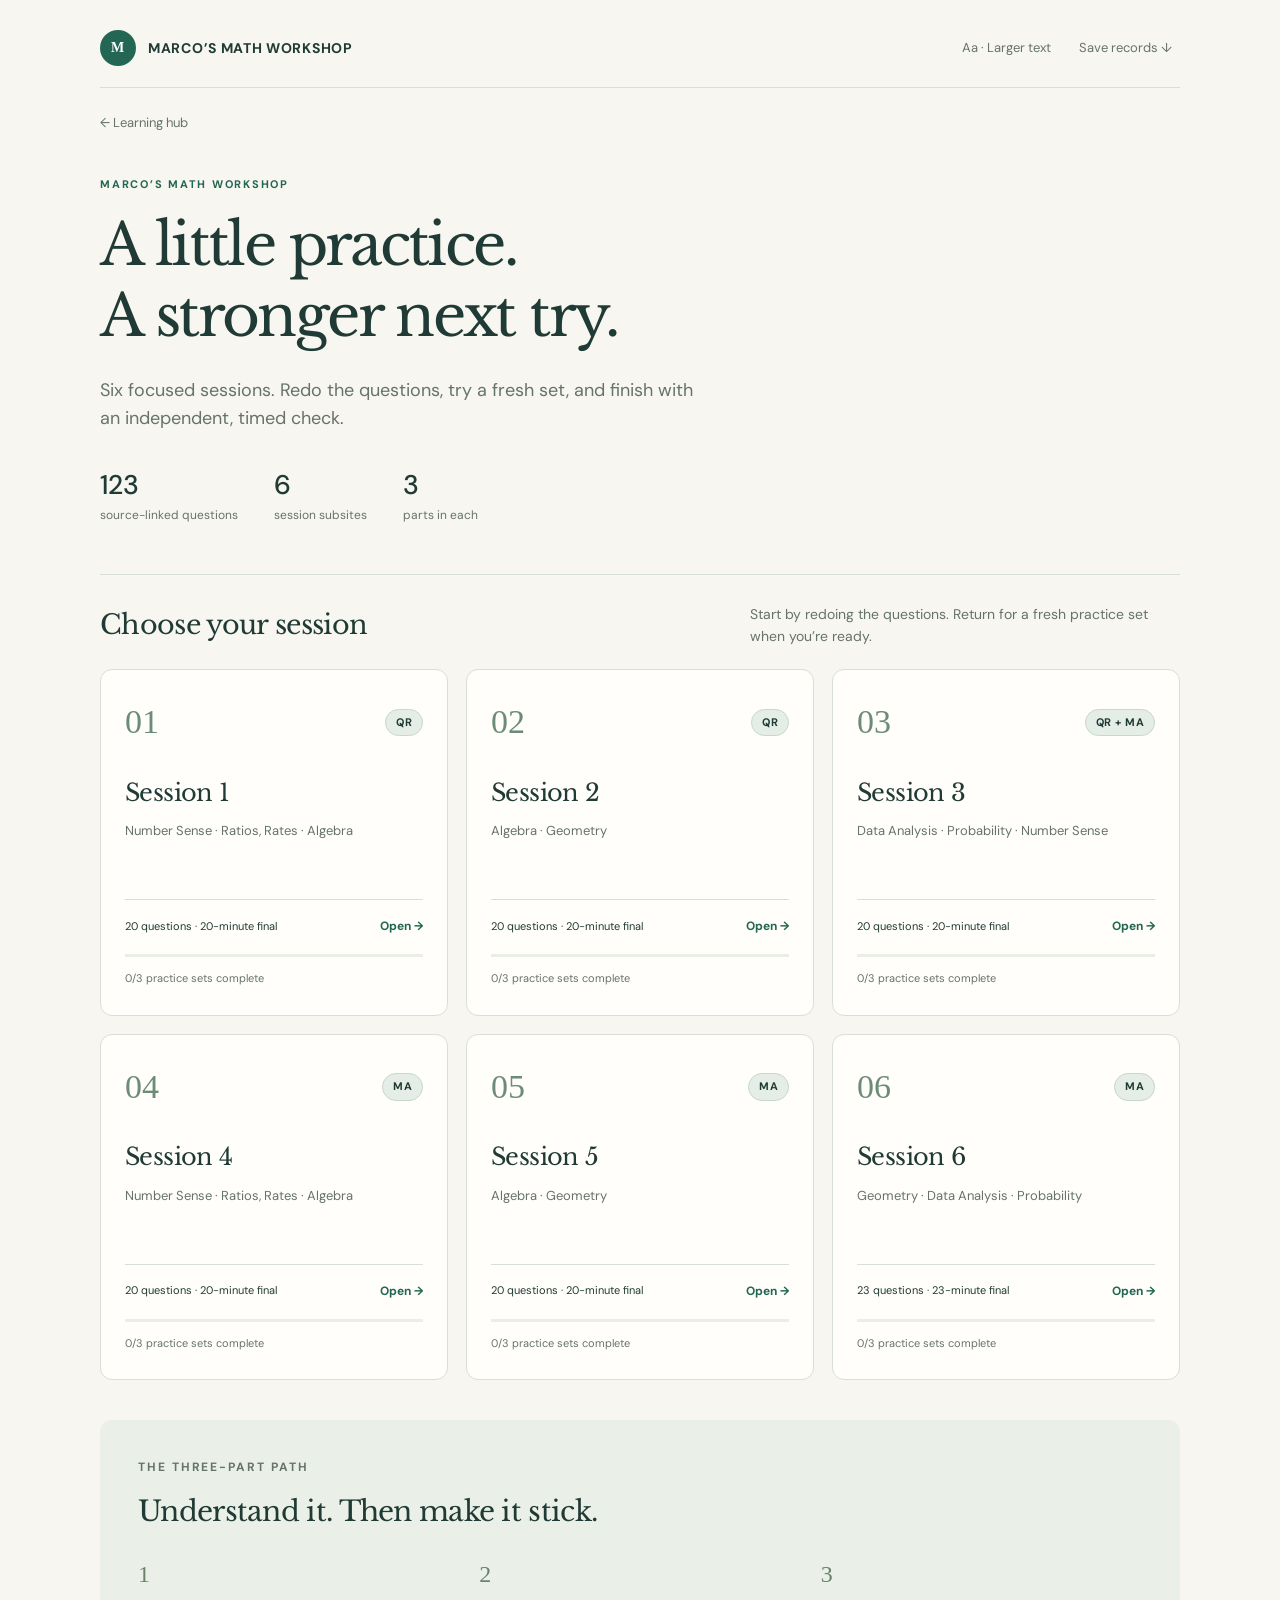
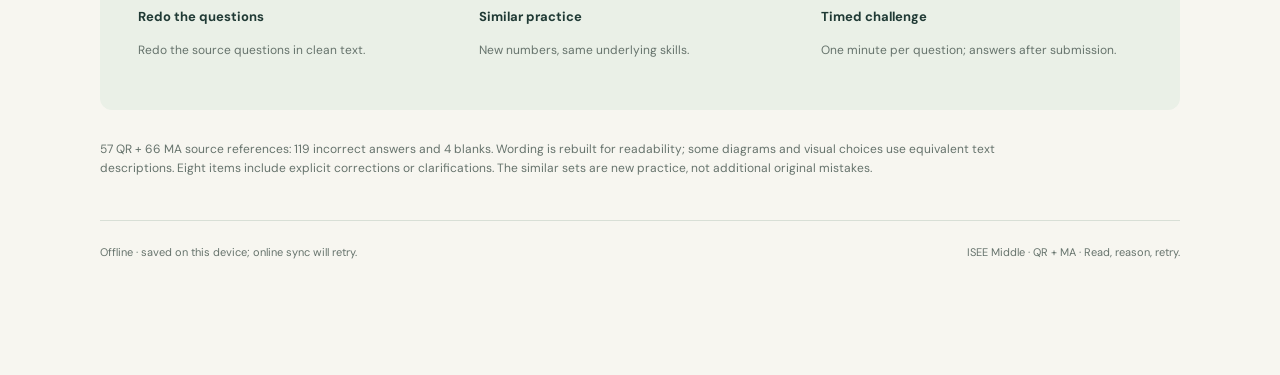
==== commit 7d8c4500: "Simplify all sessions to redo, similar practice, and timed challenge" ====
--- a/index.html
+++ b/index.html
@@ -1,4 +1,4 @@
 <!doctype html>
-<html lang="en"><head><meta charset="utf-8"><meta name="viewport" content="width=device-width,initial-scale=1"><meta name="theme-color" content="#226653"><meta name="description" content="Six source-linked ISEE math practice subsites: redo, two similar practice sets, and a timed challenge."><title>Marco’s Math Workshop</title><link rel="icon" href="data:image/svg+xml,%3Csvg xmlns='http://www.w3.org/2000/svg' viewBox='0 0 64 64'%3E%3Ccircle cx='32' cy='32' r='31' fill='%23226653'/%3E%3Ctext x='32' y='44' text-anchor='middle' font-size='36' fill='white' font-family='Georgia'%3EM%3C/text%3E%3C/svg%3E"><link rel="stylesheet" href="./workshop.css?v=6"></head>
+<html lang="en"><head><meta charset="utf-8"><meta name="viewport" content="width=device-width,initial-scale=1"><meta name="theme-color" content="#226653"><meta name="description" content="Six source-linked ISEE math practice subsites: redo, similar practice, and a timed challenge."><title>Marco’s Math Workshop</title><link rel="icon" href="data:image/svg+xml,%3Csvg xmlns='http://www.w3.org/2000/svg' viewBox='0 0 64 64'%3E%3Ccircle cx='32' cy='32' r='31' fill='%23226653'/%3E%3Ctext x='32' y='44' text-anchor='middle' font-size='36' fill='white' font-family='Georgia'%3EM%3C/text%3E%3C/svg%3E"><link rel="stylesheet" href="./workshop.css?v=9"></head>
 <body data-session="0"><div id="timers" aria-live="off" hidden></div><main class="shell"><header class="topbar"><a class="brand" href="./"><span class="brand-mark">M</span> MARCO’S MATH WORKSHOP</a><div class="tools"><button data-action="large" aria-pressed="false">Aa · Larger text</button><button data-action="download">Save records ↓</button></div></header><nav id="breadcrumb" aria-label="Breadcrumb"></nav><section id="hero"></section><div id="content"></div><footer><span id="save-note">Loading saved progress…</span><span>ISEE Middle · QR + MA · Read, reason, retry.</span></footer></main><dialog id="finish-dialog"><h2>Finish this timed test?</h2><p id="finish-message"></p><div class="dialog-actions"><button class="secondary" data-action="cancel-finish">Keep working</button><button class="primary" data-action="confirm-finish">Finish & score</button></div></dialog>
-<script src="./sources.js?v=1"></script><script src="./question-bank.js?v=6"></script><script src="./review-visuals.js?v=6"></script><script src="./review-engine.js?v=6"></script><script src="./workshop-sync.js?v=6"></script><script src="./review-app.js?v=6"></script></body></html>+<script src="./sources.js?v=1"></script><script src="./question-bank.js?v=9"></script><script src="./review-visuals.js?v=9"></script><script src="./review-engine.js?v=9"></script><script src="./workshop-sync.js?v=9"></script><script src="./review-app.js?v=9"></script></body></html>
--- a/workshop.css
+++ b/workshop.css
@@ -1,7 +1,7 @@
 @import url('https://fonts.googleapis.com/css2?family=DM+Sans:wght@400;500;600;700&family=Libre+Baskerville:ital,wght@0,400;0,700;1,400&display=swap');
 :root{--paper:#f7f6f0;--ink:#203a35;--muted:#66736c;--green:#226653;--pale:#e4eee6;--line:#d8dfd6;--gold:#ad813f;--wrong:#a34035;--white:#fffefa;font-family:'DM Sans',system-ui,sans-serif;color:var(--ink);background:var(--paper);font-synthesis:none}
-*{box-sizing:border-box}body{margin:0;font-size:16px;line-height:1.6}a{color:inherit}button,input,textarea{font:inherit}button,a{touch-action:manipulation}button{cursor:pointer}a:focus-visible,button:focus-visible,input:focus-visible,summary:focus-visible,textarea:focus-visible{outline:3px solid #bd8b28;outline-offset:4px}[hidden]{display:none!important}.shell{max-width:1152px;margin:auto;padding:30px 36px 90px}.topbar{display:flex;align-items:center;justify-content:space-between;gap:16px;border-bottom:1px solid var(--line);padding-bottom:20px}.brand{text-decoration:none;font-weight:700;letter-spacing:.05em;font-size:14px;display:flex;align-items:center;gap:12px}.brand-mark{display:grid;place-items:center;background:var(--green);color:white;width:36px;height:36px;border-radius:50%;font-family:Georgia,serif}.tools{display:flex;gap:12px}.tools button{border:0;background:none;font-size:13px;color:var(--muted);padding:8px}#breadcrumb{display:flex;gap:12px;font-size:13px;margin:25px 0 0;color:var(--muted)}#breadcrumb a{text-decoration:none}#hero{padding:42px 0 48px;position:relative;max-width:800px}.eyebrow{font-size:11px;font-weight:700;letter-spacing:.16em;color:var(--green);text-transform:uppercase;margin:0 0 17px}h1,h2,h3{line-height:1.22;margin:0;font-weight:400}h1,h2{font-family:'Libre Baskerville',Georgia,serif}h1{font-size:clamp(36px,5vw,58px);letter-spacing:-.045em}h2{font-size:27px;letter-spacing:-.025em}h3{font-size:18px;font-weight:600}.lead{max-width:610px;color:var(--muted);font-size:18px;margin:24px 0 0}.hero-facts{display:flex;gap:36px;margin-top:30px;font-size:12px;color:var(--muted)}.hero-facts span{display:flex;flex-direction:column}.hero-facts b{font-size:27px;color:var(--ink);font-weight:500}.section-intro{border-top:1px solid var(--line);padding:28px 0 22px;display:flex;align-items:center;justify-content:space-between;gap:24px}.section-intro p{max-width:430px;margin:0;font-size:14px;color:var(--muted)}.session-grid{display:grid;grid-template-columns:repeat(3,1fr);gap:18px}.session-card{border:1px solid var(--line);border-radius:12px;padding:25px 24px;text-decoration:none;background:var(--white);transition:transform .15s,box-shadow .15s}.session-card:hover{transform:translateY(-3px);box-shadow:0 12px 28px #1f4a3410}.card-top{display:flex;justify-content:space-between;align-items:center;margin-bottom:28px}.session-number{font-family:Georgia,serif;font-size:34px;color:#6d8c78}.tag{border:1px solid #c7d7ca;border-radius:20px;background:var(--pale);font-size:11px;letter-spacing:.04em;padding:4px 10px;font-weight:700;white-space:nowrap}.session-card h2{font-size:24px}.session-card p{font-size:13px;line-height:1.7;color:var(--muted);min-height:66px}.card-footer{display:flex;gap:12px;align-items:center;justify-content:space-between;border-top:1px solid var(--line);padding-top:17px;font-size:11px}.card-footer b{white-space:nowrap;font-size:12px;color:var(--green)}.mini-progress{height:3px;background:#e9eee6;margin:18px 0 7px}.mini-progress i{display:block;height:100%;background:var(--green)}.session-card small{font-size:11px;color:var(--muted)}.path-guide{padding:38px;background:#eaf0e7;border-radius:12px;margin-top:40px}.path-guide h2{font-size:28px}.path-guide ol{padding:0;list-style:none;display:grid;grid-template-columns:repeat(4,1fr);gap:20px;margin:26px 0 0}.path-guide li>span{display:block;color:#69846b;font-family:Georgia,serif;font-size:24px;margin-bottom:10px}.path-guide b{font-size:13px}.path-guide p{font-size:12px;color:var(--muted)}.source-note{font-size:12px;max-width:900px;color:var(--muted);margin-top:30px}.part-nav{display:grid;grid-template-columns:repeat(4,1fr);gap:8px;margin-bottom:36px}.part-nav a{padding:16px 13px;background:var(--white);border:1px solid var(--line);border-radius:8px;text-decoration:none;display:flex;flex-direction:column;gap:7px}.part-nav a>span{font-size:11px;letter-spacing:.12em;color:var(--muted)}.part-nav b{font-size:13px}.part-nav small{font-size:11px;color:var(--muted)}.part-nav .selected{background:var(--green);color:white;border-color:var(--green)}.part-nav .selected span,.part-nav .selected small{color:#c7e5d4}.stage-head{display:flex;justify-content:space-between;align-items:flex-start;gap:32px;border-top:1px solid var(--line);padding-top:32px}.stage-head>div:first-child{max-width:720px}.stage-head p:not(.eyebrow){color:var(--muted);font-size:14px}.stage-head .eyebrow{margin-bottom:10px}.score{min-width:120px;text-align:right}.score b{display:block;font-size:35px;font-weight:500}.score span{font-size:11px;color:var(--muted)}.jump{display:flex;gap:7px;flex-wrap:wrap;margin:22px 0}.jump a{display:grid;place-items:center;text-decoration:none;width:34px;height:34px;font-size:12px;background:white;border:1px solid var(--line);border-radius:6px}.jump .right{background:var(--pale);border-color:#7fab8b}.jump .wrong{background:#fbe9e4;border-color:#dca499}.question{background:var(--white);border:1px solid var(--line);border-radius:12px;padding:30px 36px;margin:0 0 24px;scroll-margin-top:90px;max-width:950px;margin-left:auto;margin-right:auto}.question header{display:flex;justify-content:space-between;align-items:center;gap:20px;border-bottom:1px solid var(--line);padding-bottom:16px;margin-bottom:24px}.question header>div{display:flex;align-items:center;gap:12px}.question-index{font-family:Georgia,serif;color:var(--gold);font-size:25px}.skill{font-size:11px;font-weight:700;letter-spacing:.04em;color:var(--green)}.question header small{color:var(--muted);font-size:11px;text-align:right}.prompt{font-size:20px;line-height:1.8;margin:16px 0 24px;white-space:pre-line}.visual{margin:24px auto;max-width:610px;overflow-x:auto}.visual svg{width:100%;max-height:430px;color:#284c42;background:#fbfcf8;border-radius:8px;font-family:system-ui,sans-serif}.table-wrap{overflow-x:auto;margin:20px auto;max-width:610px}table{border-collapse:collapse;width:100%;font-size:15px}th,td{padding:10px 18px;text-align:center;border:1px solid #c9d8ce}th{background:#edf3ec;font-size:13px}.columns{display:grid;grid-template-columns:1fr 1fr;border:1px solid var(--line);border-radius:8px;margin:24px 0;overflow:hidden}.columns>div{padding:20px 24px}.columns>div+div{border-left:1px solid var(--line)}.columns b{font-size:12px;text-transform:uppercase;letter-spacing:.1em;color:var(--green)}.columns p{font-size:18px}.fraction{display:inline-flex;flex-direction:column;vertical-align:middle;text-align:center;line-height:1.1;margin:0 .2em;font-size:.9em}.fraction>span:first-child{border-bottom:1px solid currentColor;padding:0 3px 2px}.fraction>span+span{padding-top:2px}fieldset{border:0;margin:0;padding:0;display:grid;grid-template-columns:1fr 1fr;gap:12px}.choice{display:flex;align-items:center;gap:12px;padding:15px 17px;border:1px solid var(--line);border-radius:7px;cursor:pointer;min-height:64px;font-size:16px}.choice:hover{background:#f1f5ed}.choice:has(input:checked){border-color:var(--green);background:#e9f1e7}.choice input{accent-color:var(--green);width:17px;height:17px;flex-shrink:0}.letter{font-weight:700;color:var(--muted);font-size:13px}.choice.right{border-color:#7fa993;background:#e5f0e5}.choice.wrong{border-color:#d58e80;background:#fff0ea}fieldset:disabled .choice{cursor:default;opacity:1}.primary,.secondary{display:inline-block;padding:13px 24px;border-radius:7px;font-weight:600;font-size:14px;text-decoration:none;text-align:center;line-height:1.5}.primary{background:var(--green);color:white;border:1px solid var(--green)}.primary:hover{background:#174f3f}.secondary{background:none;border:1px solid var(--line);color:var(--ink)}.check{margin-top:20px}.feedback{font-size:13px;color:var(--muted);margin:14px 0 0}.incorrect .feedback{color:var(--wrong)}.correct .feedback{color:var(--green)}.solution{margin-top:25px;padding:23px 26px;border-radius:8px;background:#edf3e9;border-left:3px solid #77957a}.solution-label{font-size:10px!important;letter-spacing:.13em;font-weight:700;color:var(--green);margin:0 0 12px}.solution p{font-size:16px;line-height:1.75}.solution .correct-answer{font-size:19px;margin-bottom:8px}.answer-choices{font-size:14px;color:var(--muted);margin-top:15px}.answer-choices li{padding:6px}.source-warning{background:#fff5df;padding:13px 18px;border:1px solid #e5d4a6;border-radius:7px;font-size:12px;margin:15px 0}.source-warning b{color:#8a6423}.source-warning p{margin:5px 0}.start-panel,.completion{padding:28px;background:var(--pale);border-radius:10px;margin:20px 0}.start-panel p{max-width:740px;margin-top:0}.completion h2{font-size:23px}.next-panel{display:flex;justify-content:center;gap:16px;flex-wrap:wrap;margin:35px 0}.scratch{font-size:13px;color:var(--muted);margin-top:22px;border-top:1px dashed var(--line);padding-top:15px}.scratch textarea{display:block;width:100%;min-height:130px;background:linear-gradient(#fdfcf7 29px,#e3e7dc 30px);line-height:30px;border:1px solid var(--line);border-radius:6px;margin-top:12px;padding:10px;resize:vertical;color:var(--ink)}summary{cursor:pointer}.records{margin:32px 0;padding:22px 25px;background:#eeeee6;border:1px solid var(--line);border-radius:9px;font-size:13px}.records>summary{font-weight:700}.records details{padding:16px 0;border-bottom:1px solid var(--line)}.records li{padding:3px}footer{border-top:1px solid var(--line);padding:23px 0;margin-top:42px;font-size:11px;color:var(--muted);display:flex;justify-content:space-between;gap:20px}#timers{position:sticky;top:0;z-index:100;background:#1b5143;color:white;box-shadow:0 4px 10px #0002}#timers a{max-width:1080px;margin:auto;display:flex;justify-content:center;align-items:center;gap:24px;text-decoration:none;padding:10px 16px;font-size:12px}#timers strong{font-size:27px;font-variant-numeric:tabular-nums}#timers .urgent{background:#943f32}dialog{max-width:480px;width:calc(100% - 36px);border:1px solid var(--line);padding:30px;border-radius:12px;color:var(--ink);background:var(--white)}dialog::backdrop{background:#17382f66}dialog .dialog-actions{display:flex;gap:12px;margin-top:24px}.sr-only{position:absolute;width:1px;height:1px;padding:0;margin:-1px;overflow:hidden;clip:rect(0,0,0,0);white-space:nowrap;border:0}.large .prompt{font-size:25px}.large .choice,.large .solution p{font-size:20px}
-@media(max-width:900px){.session-grid{grid-template-columns:repeat(2,1fr)}.path-guide ol{grid-template-columns:repeat(2,1fr)}.part-nav{grid-template-columns:repeat(4,minmax(130px,1fr));overflow-x:auto;padding-bottom:8px}.question{padding:26px}.section-intro{align-items:flex-start;flex-direction:column;gap:12px}}
+*{box-sizing:border-box}body{margin:0;font-size:16px;line-height:1.6}a{color:inherit}button,input,textarea{font:inherit}button,a{touch-action:manipulation}button{cursor:pointer}a:focus-visible,button:focus-visible,input:focus-visible,summary:focus-visible,textarea:focus-visible{outline:3px solid #bd8b28;outline-offset:4px}[hidden]{display:none!important}.shell{max-width:1152px;margin:auto;padding:30px 36px 90px}.topbar{display:flex;align-items:center;justify-content:space-between;gap:16px;border-bottom:1px solid var(--line);padding-bottom:20px}.brand{text-decoration:none;font-weight:700;letter-spacing:.05em;font-size:14px;display:flex;align-items:center;gap:12px}.brand-mark{display:grid;place-items:center;background:var(--green);color:white;width:36px;height:36px;border-radius:50%;font-family:Georgia,serif}.tools{display:flex;gap:12px}.tools button{border:0;background:none;font-size:13px;color:var(--muted);padding:8px}#breadcrumb{display:flex;gap:12px;font-size:13px;margin:25px 0 0;color:var(--muted)}#breadcrumb a{text-decoration:none}#hero{padding:42px 0 48px;position:relative;max-width:800px}.eyebrow{font-size:11px;font-weight:700;letter-spacing:.16em;color:var(--green);text-transform:uppercase;margin:0 0 17px}h1,h2,h3{line-height:1.22;margin:0;font-weight:400}h1,h2{font-family:'Libre Baskerville',Georgia,serif}h1{font-size:clamp(36px,5vw,58px);letter-spacing:-.045em}h2{font-size:27px;letter-spacing:-.025em}h3{font-size:18px;font-weight:600}.lead{max-width:610px;color:var(--muted);font-size:18px;margin:24px 0 0}.hero-facts{display:flex;gap:36px;margin-top:30px;font-size:12px;color:var(--muted)}.hero-facts span{display:flex;flex-direction:column}.hero-facts b{font-size:27px;color:var(--ink);font-weight:500}.section-intro{border-top:1px solid var(--line);padding:28px 0 22px;display:flex;align-items:center;justify-content:space-between;gap:24px}.section-intro p{max-width:430px;margin:0;font-size:14px;color:var(--muted)}.session-grid{display:grid;grid-template-columns:repeat(3,1fr);gap:18px}.session-card{border:1px solid var(--line);border-radius:12px;padding:25px 24px;text-decoration:none;background:var(--white);transition:transform .15s,box-shadow .15s}.session-card:hover{transform:translateY(-3px);box-shadow:0 12px 28px #1f4a3410}.card-top{display:flex;justify-content:space-between;align-items:center;margin-bottom:28px}.session-number{font-family:Georgia,serif;font-size:34px;color:#6d8c78}.tag{border:1px solid #c7d7ca;border-radius:20px;background:var(--pale);font-size:11px;letter-spacing:.04em;padding:4px 10px;font-weight:700;white-space:nowrap}.session-card h2{font-size:24px}.session-card p{font-size:13px;line-height:1.7;color:var(--muted);min-height:66px}.card-footer{display:flex;gap:12px;align-items:center;justify-content:space-between;border-top:1px solid var(--line);padding-top:17px;font-size:11px}.card-footer b{white-space:nowrap;font-size:12px;color:var(--green)}.mini-progress{height:3px;background:#e9eee6;margin:18px 0 7px}.mini-progress i{display:block;height:100%;background:var(--green)}.session-card small{font-size:11px;color:var(--muted)}.path-guide{padding:38px;background:#eaf0e7;border-radius:12px;margin-top:40px}.path-guide h2{font-size:28px}.path-guide ol{padding:0;list-style:none;display:grid;grid-template-columns:repeat(3,1fr);gap:20px;margin:26px 0 0}.path-guide li>span{display:block;color:#69846b;font-family:Georgia,serif;font-size:24px;margin-bottom:10px}.path-guide b{font-size:13px}.path-guide p{font-size:12px;color:var(--muted)}.source-note{font-size:12px;max-width:900px;color:var(--muted);margin-top:30px}.part-nav{display:grid;grid-template-columns:repeat(3,1fr);gap:8px;margin-bottom:36px}.part-nav a{padding:16px 13px;background:var(--white);border:1px solid var(--line);border-radius:8px;text-decoration:none;display:flex;flex-direction:column;gap:7px}.part-nav a>span{font-size:11px;letter-spacing:.12em;color:var(--muted)}.part-nav b{font-size:13px}.part-nav small{font-size:11px;color:var(--muted)}.part-nav .selected{background:var(--green);color:white;border-color:var(--green)}.part-nav .selected span,.part-nav .selected small{color:#c7e5d4}.stage-head{display:flex;justify-content:space-between;align-items:flex-start;gap:32px;border-top:1px solid var(--line);padding-top:32px}.stage-head>div:first-child{max-width:720px}.stage-head p:not(.eyebrow){color:var(--muted);font-size:14px}.stage-head .eyebrow{margin-bottom:10px}.score{min-width:120px;text-align:right}.score b{display:block;font-size:35px;font-weight:500}.score span{font-size:11px;color:var(--muted)}.jump{display:flex;gap:7px;flex-wrap:wrap;margin:22px 0}.jump a{display:grid;place-items:center;text-decoration:none;width:34px;height:34px;font-size:12px;background:white;border:1px solid var(--line);border-radius:6px}.jump .right{background:var(--pale);border-color:#7fab8b}.jump .wrong{background:#fbe9e4;border-color:#dca499}.question{background:var(--white);border:1px solid var(--line);border-radius:12px;padding:30px 36px;margin:0 0 24px;scroll-margin-top:90px;max-width:950px;margin-left:auto;margin-right:auto}.question header{display:flex;justify-content:space-between;align-items:center;gap:20px;border-bottom:1px solid var(--line);padding-bottom:16px;margin-bottom:24px}.question header>div{display:flex;align-items:center;gap:12px}.question-index{font-family:Georgia,serif;color:var(--gold);font-size:25px}.skill{font-size:11px;font-weight:700;letter-spacing:.04em;color:var(--green)}.question header small{color:var(--muted);font-size:11px;text-align:right}.prompt{font-size:20px;line-height:1.8;margin:16px 0 24px;white-space:pre-line}.visual{margin:24px auto;max-width:610px;overflow-x:auto}.visual svg{width:100%;max-height:430px;color:#284c42;background:#fbfcf8;border-radius:8px;font-family:system-ui,sans-serif}.table-wrap{overflow-x:auto;margin:20px auto;max-width:610px}table{border-collapse:collapse;width:100%;font-size:15px}th,td{padding:10px 18px;text-align:center;border:1px solid #c9d8ce}th{background:#edf3ec;font-size:13px}.columns{display:grid;grid-template-columns:1fr 1fr;border:1px solid var(--line);border-radius:8px;margin:24px 0;overflow:hidden}.columns>div{padding:20px 24px}.columns>div+div{border-left:1px solid var(--line)}.columns b{font-size:12px;text-transform:uppercase;letter-spacing:.1em;color:var(--green)}.columns p{font-size:18px}.fraction{display:inline-flex;flex-direction:column;vertical-align:middle;text-align:center;line-height:1.1;margin:0 .2em;font-size:.9em}.fraction>span:first-child{border-bottom:1px solid currentColor;padding:0 3px 2px}.fraction>span+span{padding-top:2px}fieldset{border:0;margin:0;padding:0;display:grid;grid-template-columns:1fr 1fr;gap:12px}.choice{display:flex;align-items:center;gap:12px;padding:15px 17px;border:1px solid var(--line);border-radius:7px;cursor:pointer;min-height:64px;font-size:16px}.choice:hover{background:#f1f5ed}.choice:has(input:checked){border-color:var(--green);background:#e9f1e7}.choice input{accent-color:var(--green);width:17px;height:17px;flex-shrink:0}.letter{font-weight:700;color:var(--muted);font-size:13px}.choice.right{border-color:#7fa993;background:#e5f0e5}.choice.wrong{border-color:#d58e80;background:#fff0ea}fieldset:disabled .choice{cursor:default;opacity:1}.primary,.secondary{display:inline-block;padding:13px 24px;border-radius:7px;font-weight:600;font-size:14px;text-decoration:none;text-align:center;line-height:1.5}.primary{background:var(--green);color:white;border:1px solid var(--green)}.primary:hover{background:#174f3f}.secondary{background:none;border:1px solid var(--line);color:var(--ink)}.check{margin-top:20px}.feedback{font-size:13px;color:var(--muted);margin:14px 0 0}.incorrect .feedback{color:var(--wrong)}.correct .feedback{color:var(--green)}.solution{margin-top:25px;padding:23px 26px;border-radius:8px;background:#edf3e9;border-left:3px solid #77957a}.solution-label{font-size:10px!important;letter-spacing:.13em;font-weight:700;color:var(--green);margin:0 0 12px}.solution p{font-size:16px;line-height:1.75}.solution .correct-answer{font-size:19px;margin-bottom:8px}.answer-choices{font-size:14px;color:var(--muted);margin-top:15px}.answer-choices li{padding:6px}.source-warning{background:#fff5df;padding:13px 18px;border:1px solid #e5d4a6;border-radius:7px;font-size:12px;margin:15px 0}.source-warning b{color:#8a6423}.source-warning p{margin:5px 0}.start-panel,.completion{padding:28px;background:var(--pale);border-radius:10px;margin:20px 0}.start-panel p{max-width:740px;margin-top:0}.completion h2{font-size:23px}.next-panel{display:flex;justify-content:center;gap:16px;flex-wrap:wrap;margin:35px 0}.scratch{font-size:13px;color:var(--muted);margin-top:22px;border-top:1px dashed var(--line);padding-top:15px}.scratch textarea{display:block;width:100%;min-height:130px;background:linear-gradient(#fdfcf7 29px,#e3e7dc 30px);line-height:30px;border:1px solid var(--line);border-radius:6px;margin-top:12px;padding:10px;resize:vertical;color:var(--ink)}summary{cursor:pointer}.records{margin:32px 0;padding:22px 25px;background:#eeeee6;border:1px solid var(--line);border-radius:9px;font-size:13px}.records>summary{font-weight:700}.records details{padding:16px 0;border-bottom:1px solid var(--line)}.records li{padding:3px}footer{border-top:1px solid var(--line);padding:23px 0;margin-top:42px;font-size:11px;color:var(--muted);display:flex;justify-content:space-between;gap:20px}#timers{position:sticky;top:0;z-index:100;background:#1b5143;color:white;box-shadow:0 4px 10px #0002}#timers a{max-width:1080px;margin:auto;display:flex;justify-content:center;align-items:center;gap:24px;text-decoration:none;padding:10px 16px;font-size:12px}#timers strong{font-size:27px;font-variant-numeric:tabular-nums}#timers .urgent{background:#943f32}dialog{max-width:480px;width:calc(100% - 36px);border:1px solid var(--line);padding:30px;border-radius:12px;color:var(--ink);background:var(--white)}dialog::backdrop{background:#17382f66}dialog .dialog-actions{display:flex;gap:12px;margin-top:24px}.sr-only{position:absolute;width:1px;height:1px;padding:0;margin:-1px;overflow:hidden;clip:rect(0,0,0,0);white-space:nowrap;border:0}.large .prompt{font-size:25px}.large .choice,.large .solution p{font-size:20px}
+@media(max-width:900px){.session-grid{grid-template-columns:repeat(2,1fr)}.path-guide ol{grid-template-columns:repeat(2,1fr)}.part-nav{grid-template-columns:repeat(3,minmax(130px,1fr));overflow-x:auto;padding-bottom:8px}.question{padding:26px}.section-intro{align-items:flex-start;flex-direction:column;gap:12px}}
 @media(max-width:560px){.shell{padding:18px 16px 80px}.topbar{gap:8px}.brand{font-size:11px;letter-spacing:.01em}.brand-mark{width:28px;height:28px}.tools{gap:0}.tools button{font-size:11px;padding:6px}#hero{padding:30px 0}.lead{font-size:16px}.hero-facts{gap:24px}.session-grid{grid-template-columns:1fr}.session-card p{min-height:0}.session-card{padding:22px}.card-top{margin-bottom:16px}.path-guide{padding:24px}.path-guide ol{grid-template-columns:1fr 1fr;gap:15px}.path-guide h2{font-size:24px}.part-nav{margin-bottom:24px}.stage-head{gap:12px}.stage-head h2{font-size:25px}.score{min-width:75px}.score b{font-size:27px}.question{padding:20px 17px;border-radius:8px}.question header{align-items:flex-start;gap:10px}.question header>div{align-items:flex-start;gap:8px}.question header small{max-width:120px;font-size:10px}.skill{font-size:10px}.prompt{font-size:18px}.columns>div{padding:14px}.columns p{font-size:16px}fieldset{grid-template-columns:1fr}.choice{font-size:16px;padding:13px}.solution{padding:19px}.solution h3{font-size:17px}.solution p{font-size:15px}footer{flex-direction:column;gap:2px}#timers a{gap:12px}#timers a>span:last-child{display:none}}
 .choice.wrong:has(input:checked){border-color:#d58e80;background:#fff0ea}
 @media(prefers-reduced-motion:reduce){*{transition:none!important;scroll-behavior:auto!important}}
